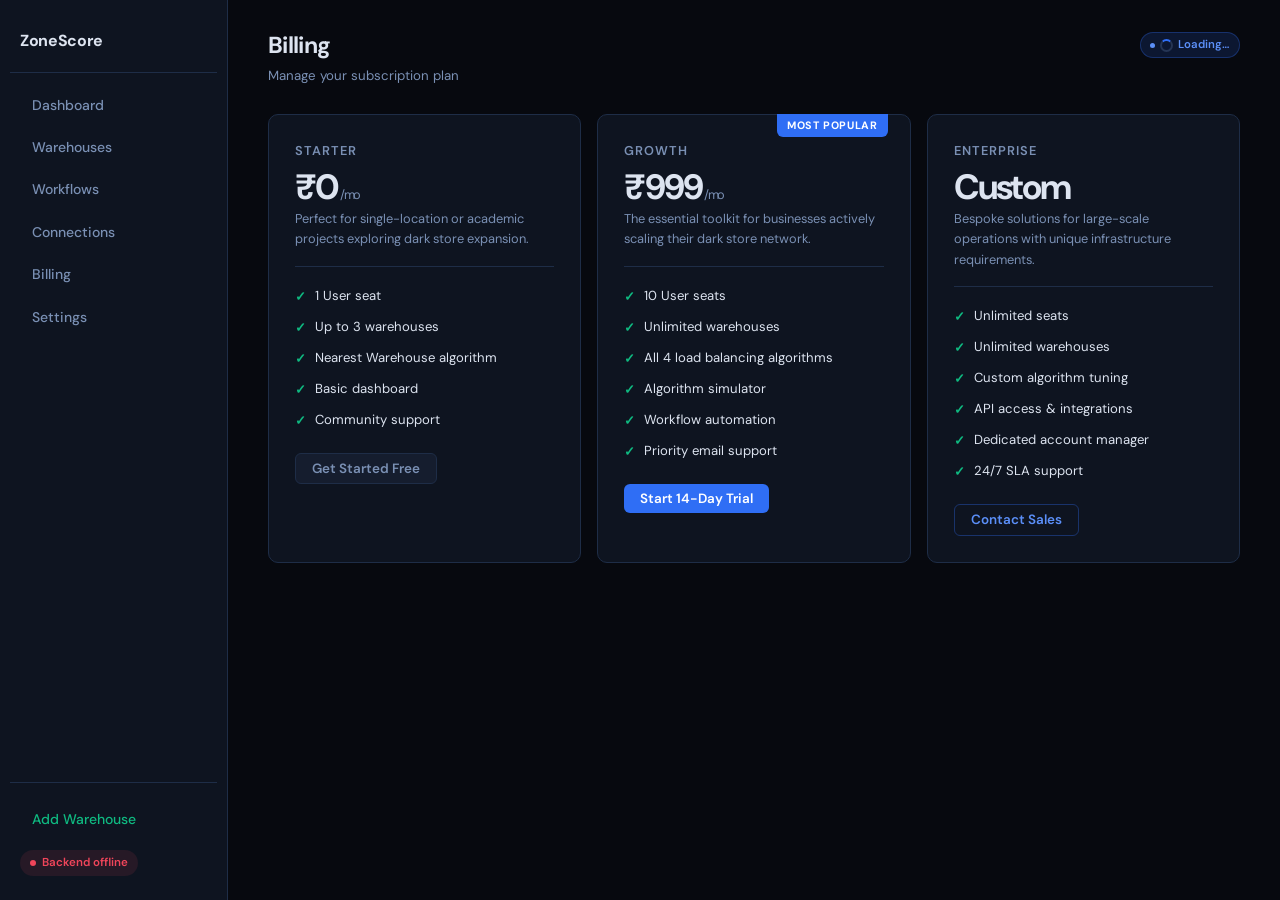
==== billing/index.html @ 92be4d2d "replace old repo with new files" ====
<!DOCTYPE html>
<html lang="en">
<head>
  <meta charset="utf-8"/>
  <meta name="viewport" content="width=device-width,initial-scale=1"/>
  <title>Billing — ZoneScore</title>
  <link rel="icon" href="/favicon.ico"/>
  <link rel="stylesheet" href="/styles.css"/>
  <script src="https://unpkg.com/feather-icons"></script>
</head>
<body>
<div class="layout">

  <main class="main">
    <div class="page-header">
      <div class="page-header-left">
        <div class="page-title">Billing</div>
        <div class="page-sub">Manage your subscription plan</div>
      </div>
      <div class="page-actions">
        <div id="currentPlanBadge" class="badge current-plan">
          <span class="spinner"></span> Loading…
        </div>
      </div>
    </div>

    <!-- Current billing info -->
    <div class="billing-info" id="billingInfo" style="display:none">
      <div class="billing-row">
        <span class="billing-row-label">Current Plan</span>
        <span class="billing-row-value" id="biPlan">—</span>
      </div>
      <div class="billing-row">
        <span class="billing-row-label">Status</span>
        <span id="biStatus">—</span>
      </div>
      <div class="billing-row">
        <span class="billing-row-label">Monthly Amount</span>
        <span class="billing-row-value invoice-amount" id="biAmount">—</span>
      </div>
      <div class="billing-row">
        <span class="billing-row-label">Current Period</span>
        <span class="billing-row-value" id="biPeriod">—</span>
      </div>
    </div>

    <!-- Plan cards -->
    <div class="plan-grid">

      <div class="plan-card" id="planStarter">
        <div class="plan-name">Starter</div>
        <div class="plan-price">₹0<span class="plan-price-sub">/mo</span></div>
        <div class="plan-desc">Perfect for single-location or academic projects exploring dark store expansion.</div>
        <ul class="plan-features">
          <li><span class="plan-check">✓</span> 1 User seat</li>
          <li><span class="plan-check">✓</span> Up to 3 warehouses</li>
          <li><span class="plan-check">✓</span> Nearest Warehouse algorithm</li>
          <li><span class="plan-check">✓</span> Basic dashboard</li>
          <li><span class="plan-check">✓</span> Community support</li>
        </ul>
        <button class="btn btn-ghost" id="btnStarter" onclick="upgradePlan('starter')">
          Get Started Free
        </button>
      </div>

      <div class="plan-card" id="planGrowth">
        <div class="plan-ribbon">Most Popular</div>
        <div class="plan-name">Growth</div>
        <div class="plan-price">₹999<span class="plan-price-sub">/mo</span></div>
        <div class="plan-desc">The essential toolkit for businesses actively scaling their dark store network.</div>
        <ul class="plan-features">
          <li><span class="plan-check">✓</span> 10 User seats</li>
          <li><span class="plan-check">✓</span> Unlimited warehouses</li>
          <li><span class="plan-check">✓</span> All 4 load balancing algorithms</li>
          <li><span class="plan-check">✓</span> Algorithm simulator</li>
          <li><span class="plan-check">✓</span> Workflow automation</li>
          <li><span class="plan-check">✓</span> Priority email support</li>
        </ul>
        <button class="btn btn-primary" id="btnGrowth" onclick="upgradePlan('growth')">
          Start 14-Day Trial
        </button>
      </div>

      <div class="plan-card" id="planEnterprise">
        <div class="plan-name">Enterprise</div>
        <div class="plan-price">Custom<span class="plan-price-sub"></span></div>
        <div class="plan-desc">Bespoke solutions for large-scale operations with unique infrastructure requirements.</div>
        <ul class="plan-features">
          <li><span class="plan-check">✓</span> Unlimited seats</li>
          <li><span class="plan-check">✓</span> Unlimited warehouses</li>
          <li><span class="plan-check">✓</span> Custom algorithm tuning</li>
          <li><span class="plan-check">✓</span> API access &amp; integrations</li>
          <li><span class="plan-check">✓</span> Dedicated account manager</li>
          <li><span class="plan-check">✓</span> 24/7 SLA support</li>
        </ul>
        <button class="btn btn-outline" id="btnEnterprise" onclick="upgradePlan('enterprise')">
          Contact Sales
        </button>
      </div>

    </div>

    <div id="pageAlert" class="alert"></div>
  </main>
</div>

<script src="/api.js"></script>
<script src="/sidebar.js"></script>
<script src="/js/billing.js"></script>
</body>
</html>
---- styles.css ----
/* ============================================================
   styles.css  —  ZoneScore Complete Stylesheet
   One file used by every page in the project.
   Sections:
     1. Fonts & Variables
     2. Reset
     3. Layout (sidebar, main)
     4. Page header
     5. KPI Cards
     6. Tables
     7. Badges
     8. Load bar
     9. Buttons
    10. Forms
    11. Modals
    12. Alerts
    13. Spinner / loader
    14. Dashboard — Simulator
    15. Warehouses page
    16. Billing page — Plan cards
    17. Settings page
    18. Connections page
    19. Database / Add-warehouse form page
    20. Utilities & Scrollbar
   ============================================================ */

/* ── 1. Fonts & Variables ─────────────────────────────────── */
@import url('https://fonts.googleapis.com/css2?family=DM+Sans:ital,wght@0,300;0,400;0,500;0,600;0,700;1,400&family=DM+Mono:wght@400;500&display=swap');

:root {
  /* Backgrounds */
  --bg:          #07090f;
  --surface:     #0e1420;
  --surface2:    #151d2e;
  --surface3:    #1c2640;

  /* Borders */
  --border:      #1e2d47;
  --border2:     #253554;

  /* Text */
  --text:        #dde4f0;
  --text2:       #7a90b4;
  --text3:       #3d5070;

  /* Accent */
  --accent:      #2f6ef5;
  --accent2:     #5b8ff8;
  --accent-glow: rgba(47, 110, 245, 0.15);

  /* Status colours */
  --green:       #0fba81;
  --green-bg:    rgba(15, 186, 129, 0.10);
  --green-bd:    rgba(15, 186, 129, 0.25);

  --yellow:      #f5a623;
  --yellow-bg:   rgba(245, 166,  35, 0.10);
  --yellow-bd:   rgba(245, 166,  35, 0.25);

  --red:         #f0455a;
  --red-bg:      rgba(240,  69,  90, 0.10);
  --red-bd:      rgba(240,  69,  90, 0.25);

  --purple:      #9b72f5;
  --purple-bg:   rgba(155, 114, 245, 0.10);
  --purple-bd:   rgba(155, 114, 245, 0.25);

  --orange:      #f97316;

  /* Layout */
  --sidebar-w:   228px;
  --radius:      10px;
  --radius-sm:   6px;
  --radius-lg:   14px;

  /* Shadow */
  --shadow:      0 2px 12px rgba(0, 0, 0, 0.40);
  --shadow-lg:   0 8px 32px rgba(0, 0, 0, 0.55);
}

/* ── 2. Reset ─────────────────────────────────────────────── */
*, *::before, *::after { box-sizing: border-box; margin: 0; padding: 0; }
html  { scroll-behavior: smooth; }
body  {
  background: var(--bg);
  color:      var(--text);
  font-family:'DM Sans', sans-serif;
  font-size:  14px;
  line-height:1.6;
  min-height: 100vh;
  -webkit-font-smoothing: antialiased;
}
a   { color: inherit; text-decoration: none; }
img { display: block; max-width: 100%; }
input, select, button, textarea { font-family: inherit; }

/* ── 3. Layout ────────────────────────────────────────────── */
.layout {
  display:    flex;
  min-height: 100vh;
}

/* Sidebar */
.sidebar {
  width:      var(--sidebar-w);
  background: var(--surface);
  border-right: 1px solid var(--border);
  padding:    18px 10px 24px;
  position:   fixed;
  top: 0; left: 0; bottom: 0;
  display:        flex;
  flex-direction: column;
  gap:        2px;
  overflow-y: auto;
  z-index:    100;
}

.sidebar-logo {
  display:     flex;
  align-items: center;
  gap:         10px;
  padding:     10px 10px 18px;
  border-bottom: 1px solid var(--border);
  margin-bottom: 10px;
}
.sidebar-logo img  { width: 28px; height: 28px; border-radius: 6px; flex-shrink: 0; }
.sidebar-logo span { font-size: 1rem; font-weight: 700; color: var(--text); letter-spacing: -0.02em; }

.nav-link {
  display:     flex;
  align-items: center;
  gap:         10px;
  padding:     9px 12px;
  border-radius: var(--radius-sm);
  color:       var(--text2);
  font-size:   0.875rem;
  font-weight: 500;
  transition:  background 0.15s, color 0.15s;
  position:    relative;
}
.nav-link:hover        { background: var(--surface2); color: var(--text); }
.nav-link.active       { background: var(--accent-glow); color: var(--accent2); }
.nav-link.active::before {
  content:''; position: absolute; left: 0; top: 20%; bottom: 20%;
  width: 3px; background: var(--accent); border-radius: 0 3px 3px 0;
}
.nav-link svg { width: 15px; height: 15px; flex-shrink: 0; opacity: 0.8; }
.nav-link.active svg { opacity: 1; }

.sidebar-bottom {
  margin-top:    auto;
  padding-top:   16px;
  border-top:    1px solid var(--border);
  display:       flex;
  flex-direction:column;
  gap:           6px;
}

/* Health pill */
.health-pill {
  display:     inline-flex;
  align-items: center;
  gap:         6px;
  padding:     4px 10px;
  border-radius: 20px;
  font-size:   0.72rem;
  font-weight: 600;
  margin:      4px 10px 0;
  width:       fit-content;
}
.health-pill.online   { background: var(--green-bg);  color: var(--green);  }
.health-pill.offline  { background: var(--red-bg);    color: var(--red);    }
.health-pill.checking { background: var(--yellow-bg); color: var(--yellow); }
.health-dot {
  width: 6px; height: 6px; border-radius: 50%;
  background: currentColor;
  animation: pulse 2s infinite;
}
@keyframes pulse { 0%,100%{opacity:1} 50%{opacity:.4} }

/* Main area */
.main {
  margin-left: var(--sidebar-w);
  padding:     32px 40px;
  flex:        1;
  min-width:   0;
}

/* ── 4. Page header ───────────────────────────────────────── */
.page-header {
  display:         flex;
  align-items:     flex-start;
  justify-content: space-between;
  gap:             16px;
  margin-bottom:   28px;
  flex-wrap:       wrap;
}
.page-title { font-size: 1.45rem; font-weight: 700; letter-spacing: -0.03em; line-height: 1.2; }
.page-sub   { color: var(--text2); font-size: 0.83rem; margin-top: 5px; }
.page-actions { display: flex; align-items: center; gap: 10px; flex-shrink: 0; }

/* ── 5. KPI Cards ─────────────────────────────────────────── */
.kpi-grid {
  display: grid;
  grid-template-columns: repeat(auto-fit, minmax(190px, 1fr));
  gap:           14px;
  margin-bottom: 28px;
}
.kpi-card {
  background:  var(--surface);
  border:      1px solid var(--border);
  border-radius: var(--radius);
  padding:     20px 22px;
  transition:  border-color 0.2s;
}
.kpi-card:hover { border-color: var(--border2); }
.kpi-label {
  display:    flex;
  align-items:center;
  gap:        7px;
  font-size:  0.74rem;
  font-weight:600;
  color:      var(--text2);
  text-transform: uppercase;
  letter-spacing: 0.06em;
  margin-bottom: 10px;
}
.kpi-label svg { width: 13px; height: 13px; }
.kpi-value { font-size: 2.1rem; font-weight: 700; letter-spacing: -0.04em; line-height: 1; }
.kpi-sub   { font-size: 0.74rem; color: var(--text2); margin-top: 7px; }

.kpi-card.blue   .kpi-value { color: var(--accent2); }
.kpi-card.green  .kpi-value { color: var(--green);   }
.kpi-card.yellow .kpi-value { color: var(--yellow);  }
.kpi-card.red    .kpi-value { color: var(--red);     }
.kpi-card.purple .kpi-value { color: var(--purple);  }

/* Generic card */
.card {
  background:    var(--surface);
  border:        1px solid var(--border);
  border-radius: var(--radius);
  padding:       22px;
}
.card-title {
  font-size:   0.78rem; font-weight: 600; color: var(--text2);
  text-transform: uppercase; letter-spacing: 0.07em; margin-bottom: 14px;
}

/* ── 6. Tables ────────────────────────────────────────────── */
.table-wrap {
  background:    var(--surface);
  border:        1px solid var(--border);
  border-radius: var(--radius);
  overflow:      hidden;
  margin-bottom: 24px;
}
.table-header {
  display:         flex;
  align-items:     center;
  justify-content: space-between;
  gap:             12px;
  padding:         14px 20px;
  border-bottom:   1px solid var(--border);
  flex-wrap:       wrap;
}
.table-title   { font-weight: 600; font-size: 0.9rem; color: var(--text); }
.table-actions { display: flex; align-items: center; gap: 8px; flex-wrap: wrap; }

table { width: 100%; border-collapse: collapse; }
th {
  background:  var(--surface2);
  color:       var(--text2);
  font-size:   0.70rem; font-weight: 600;
  padding:     10px 18px;
  text-align:  left;
  text-transform: uppercase; letter-spacing: 0.07em;
  border-bottom: 1px solid var(--border);
  white-space: nowrap;
}
td {
  padding:       13px 18px;
  border-bottom: 1px solid var(--border);
  font-size:     0.86rem;
  vertical-align:middle;
}
tr:last-child td { border-bottom: none; }
tr:hover td      { background: var(--surface2); }
.table-empty { text-align: center; color: var(--text2); padding: 48px 16px !important; font-size: 0.85rem; }

/* ── 7. Badges ────────────────────────────────────────────── */
.badge {
  display:     inline-flex;
  align-items: center;
  gap:         5px;
  padding:     3px 9px;
  border-radius: 20px;
  font-size:   0.71rem; font-weight: 600;
  white-space: nowrap;
  border:      1px solid transparent;
}
.badge::before {
  content:''; width: 5px; height: 5px;
  border-radius: 50%; background: currentColor; flex-shrink: 0;
}
/* Warehouse */
.badge.active      { background: var(--green-bg);   color: var(--green);   border-color: var(--green-bd); }
.badge.inactive    { background: var(--surface3);   color: var(--text2);   border-color: var(--border2);  }
.badge.maintenance { background: var(--yellow-bg);  color: var(--yellow);  border-color: var(--yellow-bd);}
/* Order */
.badge.pending     { background: var(--accent-glow);color: var(--accent2); border-color: rgba(47,110,245,.25); }
.badge.processing  { background: var(--yellow-bg);  color: var(--yellow);  border-color: var(--yellow-bd);}
.badge.dispatched  { background: var(--purple-bg);  color: var(--purple);  border-color: var(--purple-bd);}
.badge.delivered   { background: var(--green-bg);   color: var(--green);   border-color: var(--green-bd); }
.badge.cancelled   { background: var(--red-bg);     color: var(--red);     border-color: var(--red-bd);   }
/* Workflow */
.badge.enabled  { background: var(--green-bg);  color: var(--green);  border-color: var(--green-bd);  }
.badge.disabled { background: var(--surface3);  color: var(--text2);  border-color: var(--border2);   }
/* Billing */
.badge.current-plan { background: var(--accent-glow); color: var(--accent2); border-color: rgba(47,110,245,.3); }

/* ── 8. Load bar ──────────────────────────────────────────── */
.load-wrap { display: flex; align-items: center; gap: 9px; }
.load-bg {
  width: 80px; height: 5px;
  background: var(--surface3); border-radius: 3px; overflow: hidden; flex-shrink: 0;
}
.load-fill { height: 100%; border-radius: 3px; transition: width 0.4s ease; }
.load-fill.low      { background: var(--green);  }
.load-fill.medium   { background: var(--yellow); }
.load-fill.high     { background: var(--orange); }
.load-fill.critical { background: var(--red);    }
.load-pct { font-family: 'DM Mono', monospace; font-size: 0.74rem; color: var(--text2); min-width: 36px; }

/* ── 9. Buttons ───────────────────────────────────────────── */
.btn {
  display:         inline-flex;
  align-items:     center;
  justify-content: center;
  gap:             7px;
  padding:         8px 16px;
  border:          none;
  border-radius:   var(--radius-sm);
  font-size:       0.84rem; font-weight: 600;
  cursor:          pointer;
  transition:      all 0.15s;
  white-space:     nowrap;
  line-height:     1;
}
.btn:disabled { opacity: .45; cursor: not-allowed; pointer-events: none; }
.btn svg      { width: 14px; height: 14px; flex-shrink: 0; }

.btn-primary { background: var(--accent); color: #fff; }
.btn-primary:hover:not(:disabled) { background: #3d7af6; }

.btn-success { background: var(--green-bg);  color: var(--green); border: 1px solid var(--green-bd); }
.btn-success:hover:not(:disabled) { background: rgba(15,186,129,.18); }

.btn-danger  { background: var(--red-bg);    color: var(--red);   border: 1px solid var(--red-bd);   }
.btn-danger:hover:not(:disabled)  { background: rgba(240,69,90,.18); }

.btn-ghost   { background: var(--surface2);  color: var(--text2); border: 1px solid var(--border);   }
.btn-ghost:hover:not(:disabled)   { background: var(--surface3); color: var(--text); }

.btn-outline { background: transparent; color: var(--accent2); border: 1px solid rgba(47,110,245,.35); }
.btn-outline:hover:not(:disabled) { background: var(--accent-glow); }

.btn-sm { padding: 5px 10px; font-size: 0.78rem; }
.btn-lg { padding: 11px 22px; font-size: 0.92rem; }

/* ── 10. Forms ────────────────────────────────────────────── */
.form-grid  { display: grid; gap: 16px; }
.form-row   { display: grid; grid-template-columns: 1fr 1fr; gap: 16px; }
.form-row-3 { display: grid; grid-template-columns: 1fr 1fr 1fr; gap: 16px; }
.form-group { display: flex; flex-direction: column; gap: 6px; }
.form-label { font-size: 0.76rem; font-weight: 600; color: var(--text2); letter-spacing: 0.02em; }
.form-required { color: var(--red); margin-left: 2px; }
.form-hint  { font-size: 0.74rem; color: var(--text3); }

.form-input,
.form-select,
.form-textarea {
  background:    var(--surface2);
  border:        1px solid var(--border2);
  border-radius: var(--radius-sm);
  color:         var(--text);
  font-size:     0.88rem;
  padding:       9px 12px;
  width:         100%;
  transition:    border-color 0.15s, box-shadow 0.15s;
  appearance:    none;
}
.form-input:focus,
.form-select:focus,
.form-textarea:focus {
  outline: none;
  border-color: var(--accent);
  box-shadow:   0 0 0 3px var(--accent-glow);
}
.form-input::placeholder { color: var(--text3); }

.form-select {
  background-image:    url("data:image/svg+xml,%3Csvg xmlns='http://www.w3.org/2000/svg' width='12' height='12' viewBox='0 0 24 24' fill='none' stroke='%237a90b4' stroke-width='2'%3E%3Cpolyline points='6 9 12 15 18 9'/%3E%3C/svg%3E");
  background-repeat:   no-repeat;
  background-position: right 10px center;
  padding-right:       30px;
}
.form-select option  { background: var(--surface2); }
.form-textarea       { resize: vertical; min-height: 90px; }

/* ── 11. Modals ───────────────────────────────────────────── */
.modal-backdrop {
  position:   fixed; inset: 0;
  background: rgba(7,9,15,.75);
  display:    none;
  align-items:center; justify-content:center;
  z-index:    1000;
  padding:    20px;
  backdrop-filter: blur(4px);
}
.modal-backdrop.show { display: flex; }

.modal {
  background:    var(--surface);
  border:        1px solid var(--border2);
  border-radius: var(--radius-lg);
  padding:       28px;
  width:         100%; max-width: 520px;
  max-height:    90vh; overflow-y: auto;
  box-shadow:    var(--shadow-lg);
  animation:     modalIn 0.18s ease;
}
@keyframes modalIn {
  from { opacity:0; transform: scale(.96) translateY(8px); }
  to   { opacity:1; transform: scale(1)   translateY(0);   }
}
.modal-header {
  display:         flex;
  align-items:     center;
  justify-content: space-between;
  margin-bottom:   22px;
}
.modal-title { font-size: 1.05rem; font-weight: 700; letter-spacing: -0.02em; }
.modal-close {
  background: var(--surface2); border: 1px solid var(--border);
  border-radius: var(--radius-sm);
  color: var(--text2); cursor: pointer;
  width: 28px; height: 28px;
  display: flex; align-items: center; justify-content: center;
  font-size: 0.85rem; transition: all 0.15s;
}
.modal-close:hover { background: var(--surface3); color: var(--text); }
.modal-footer {
  display: flex; gap: 10px; justify-content: flex-end;
  margin-top: 22px; padding-top: 18px; border-top: 1px solid var(--border);
}

/* ── 12. Alerts ───────────────────────────────────────────── */
.alert {
  display: none;
  align-items: center; gap: 8px;
  padding:       12px 16px;
  border-radius: var(--radius-sm);
  font-size:     0.85rem; font-weight: 500;
  margin-top:    14px;
  border:        1px solid transparent;
}
.alert.show    { display: flex; }
.alert.success { background: var(--green-bg);    color: var(--green);   border-color: var(--green-bd);  }
.alert.error   { background: var(--red-bg);      color: var(--red);     border-color: var(--red-bd);    }
.alert.info    { background: var(--accent-glow); color: var(--accent2); border-color: rgba(47,110,245,.25); }
.alert.warning { background: var(--yellow-bg);   color: var(--yellow);  border-color: var(--yellow-bd); }

/* ── 13. Spinner ──────────────────────────────────────────── */
.spinner {
  display:       inline-block;
  width: 13px;   height: 13px;
  border:        2px solid var(--border2);
  border-top-color: var(--accent);
  border-radius: 50%;
  animation:     spin 0.6s linear infinite;
  vertical-align:middle;
}
@keyframes spin { to { transform: rotate(360deg); } }

/* code */
code {
  background:    var(--surface3);
  padding:       2px 7px; border-radius: 4px;
  font-family:  'DM Mono', monospace; font-size: 0.78rem;
  color:         var(--accent2);
}
.mono { font-family: 'DM Mono', monospace; font-size: 0.82em; }

/* divider */
.divider { height: 1px; background: var(--border); margin: 20px 0; }

/* ── 14. Dashboard — Simulator ────────────────────────────── */
.sim-box { background: var(--surface); border: 1px solid var(--border); border-radius: var(--radius); margin-bottom: 24px; overflow: hidden; }
.sim-box-header { display: flex; align-items: center; justify-content: space-between; padding: 14px 20px; border-bottom: 1px solid var(--border); flex-wrap: wrap; gap: 8px; }
.sim-box-body   { padding: 20px; }
.sim-inputs     { display: flex; gap: 12px; align-items: flex-end; flex-wrap: wrap; }
.sim-input-group { display: flex; flex-direction: column; gap: 5px; }
.sim-input-group label { font-size: 0.74rem; font-weight: 600; color: var(--text2); text-transform: uppercase; letter-spacing: 0.05em; }
.sim-input-group .form-input { width: 160px; }

.algo-grid { display: grid; grid-template-columns: repeat(auto-fit, minmax(200px,1fr)); gap: 12px; margin-top: 18px; }
.algo-card { background: var(--surface2); border: 1px solid var(--border); border-radius: var(--radius-sm); padding: 16px; transition: border-color .15s; }
.algo-card:hover { border-color: var(--border2); }
.algo-tag  { font-size: 0.69rem; font-weight: 700; color: var(--text2); text-transform: uppercase; letter-spacing: 0.07em; margin-bottom: 8px; }
.algo-wh-name { font-weight: 600; font-size: 0.9rem; color: var(--text); margin-bottom: 4px; white-space: nowrap; overflow: hidden; text-overflow: ellipsis; }
.algo-detail { font-size: 0.75rem; color: var(--accent2); }
.algo-unavailable { font-size: 0.82rem; color: var(--red); }

/* ── 15. Warehouses page ──────────────────────────────────── */
.wh-name-cell { font-weight: 600; }
.wh-coords    { font-family: 'DM Mono', monospace; font-size: 0.75rem; color: var(--text2); }
.filter-bar   { display: flex; align-items: center; gap: 10px; }
.filter-bar .form-select { width: 145px; padding: 6px 30px 6px 10px; font-size: 0.82rem; }
.action-btns  { display: flex; align-items: center; gap: 6px; }
.cap-indicator{ display: flex; align-items: center; gap: 8px; white-space: nowrap; }
.cap-text     { font-family: 'DM Mono', monospace; font-size: 0.76rem; color: var(--text2); }

/* ── 16. Billing — Plan cards ─────────────────────────────── */
.plan-grid { display: grid; grid-template-columns: repeat(auto-fit, minmax(230px,1fr)); gap: 16px; margin-bottom: 28px; }

.plan-card {
  background: var(--surface); border: 1px solid var(--border);
  border-radius: var(--radius); padding: 26px; position: relative;
  transition: border-color .2s, box-shadow .2s;
}
.plan-card:hover   { border-color: var(--border2); }
.plan-card.current { border-color: var(--accent); box-shadow: 0 0 0 1px var(--accent); }

.plan-ribbon {
  position: absolute; top: -1px; right: 22px;
  background: var(--accent); color: #fff;
  font-size: 0.67rem; font-weight: 700; letter-spacing: 0.06em; text-transform: uppercase;
  padding: 3px 10px; border-radius: 0 0 6px 6px;
}
.plan-name  { font-size: 0.8rem; font-weight: 600; color: var(--text2); text-transform: uppercase; letter-spacing: 0.08em; margin-bottom: 8px; }
.plan-price { font-size: 2.2rem; font-weight: 700; letter-spacing: -0.05em; line-height: 1; margin-bottom: 4px; }
.plan-price-sub { font-size: 0.8rem; font-weight: 400; color: var(--text2); margin-left: 2px; }
.plan-desc  { font-size: 0.8rem; color: var(--text2); margin-bottom: 18px; padding-bottom: 16px; border-bottom: 1px solid var(--border); min-height: 50px; }
.plan-features { list-style: none; display: flex; flex-direction: column; gap: 9px; margin-bottom: 22px; }
.plan-features li { display: flex; align-items: flex-start; gap: 9px; font-size: 0.82rem; }
.plan-check { color: var(--green); font-weight: 700; flex-shrink: 0; margin-top: 1px; }

.billing-info { background: var(--surface); border: 1px solid var(--border); border-radius: var(--radius); padding: 22px; margin-bottom: 24px; }
.billing-row  { display: flex; align-items: center; justify-content: space-between; padding: 11px 0; border-bottom: 1px solid var(--border); font-size: 0.86rem; }
.billing-row:last-child { border-bottom: none; }
.billing-row-label { color: var(--text2); }
.billing-row-value { font-weight: 600; }
.invoice-amount    { font-family: 'DM Mono', monospace; font-weight: 500; }

/* ── 17. Settings page ────────────────────────────────────── */
.settings-layout { display: grid; grid-template-columns: 200px 1fr; gap: 24px; align-items: start; }
.settings-tabs   { background: var(--surface); border: 1px solid var(--border); border-radius: var(--radius); overflow: hidden; position: sticky; top: 24px; }
.settings-tab    {
  display: flex; align-items: center; gap: 9px;
  padding: 11px 16px; font-size: 0.85rem; font-weight: 500; color: var(--text2);
  cursor: pointer; transition: all .15s;
  border-left: 3px solid transparent;
  background: none; border-top: none; border-right: none;
  border-bottom: 1px solid var(--border); width: 100%; text-align: left;
}
.settings-tab:last-child { border-bottom: none; }
.settings-tab:hover  { background: var(--surface2); color: var(--text); }
.settings-tab.active { border-left-color: var(--accent); color: var(--accent2); background: var(--accent-glow); }
.settings-tab svg    { width: 14px; height: 14px; flex-shrink: 0; }

.settings-panel         { display: none; }
.settings-panel.active  { display: block; }
.settings-section       { background: var(--surface); border: 1px solid var(--border); border-radius: var(--radius); padding: 24px; margin-bottom: 20px; }
.settings-section-title { font-size: 0.95rem; font-weight: 700; margin-bottom: 6px; }
.settings-section-desc  { font-size: 0.81rem; color: var(--text2); margin-bottom: 20px; padding-bottom: 16px; border-bottom: 1px solid var(--border); }
.danger-zone            { border-color: var(--red-bd); }
.danger-zone .settings-section-title { color: var(--red); }

.toggle-row       { display: flex; align-items: center; justify-content: space-between; padding: 13px 0; border-bottom: 1px solid var(--border); }
.toggle-row:last-child { border-bottom: none; }
.toggle-row-label { font-size: 0.87rem; font-weight: 600; margin-bottom: 3px; }
.toggle-row-desc  { font-size: 0.77rem; color: var(--text2); }

.toggle               { position: relative; width: 42px; height: 24px; flex-shrink: 0; }
.toggle input         { opacity: 0; width: 0; height: 0; }
.toggle-slider        { position: absolute; inset: 0; background: var(--surface3); border-radius: 12px; cursor: pointer; transition: background .2s; border: 1px solid var(--border2); }
.toggle-slider::before {
  content:''; position: absolute; width: 16px; height: 16px;
  left: 3px; top: 50%; transform: translateY(-50%);
  background: var(--text2); border-radius: 50%; transition: transform .2s, background .2s;
}
.toggle input:checked + .toggle-slider             { background: var(--accent); border-color: var(--accent); }
.toggle input:checked + .toggle-slider::before     { transform: translate(18px,-50%); background: #fff; }

/* ── 18. Connections page ─────────────────────────────────── */
.conn-grid  { display: grid; grid-template-columns: repeat(auto-fill, minmax(260px,1fr)); gap: 16px; margin-bottom: 28px; }
.conn-card  { background: var(--surface); border: 1px solid var(--border); border-radius: var(--radius); padding: 20px; display: flex; flex-direction: column; gap: 14px; transition: border-color .15s; }
.conn-card:hover  { border-color: var(--border2); }
.conn-card.dimmed { opacity: .55; }
.conn-header { display: flex; align-items: center; gap: 12px; }
.conn-icon   { width: 42px; height: 42px; border-radius: 10px; background: var(--surface2); display: flex; align-items: center; justify-content: center; font-size: 1.3rem; flex-shrink: 0; border: 1px solid var(--border); }
.conn-icon img { width: 24px; height: 24px; object-fit: contain; }
.conn-name   { font-weight: 600; font-size: 0.92rem; margin-bottom: 2px; }
.conn-type   { font-size: 0.75rem; color: var(--text2); }
.conn-desc   { font-size: 0.8rem; color: var(--text2); line-height: 1.5; flex: 1; }
.conn-footer { display: flex; align-items: center; justify-content: space-between; padding-top: 12px; border-top: 1px solid var(--border); }

/* ── 19. Database / Add-warehouse form page ───────────────── */
.form-page       { min-height: 100vh; display: flex; align-items: center; justify-content: center; padding: 40px 20px; background: var(--bg); }
.form-page-inner { width: 100%; max-width: 560px; }
.form-page-back  { display: inline-flex; align-items: center; gap: 6px; color: var(--accent2); font-size: 0.84rem; font-weight: 500; margin-bottom: 24px; transition: gap .15s; }
.form-page-back:hover { gap: 9px; }
.form-page-back svg   { width: 14px; height: 14px; }
.form-page-card  { background: var(--surface); border: 1px solid var(--border); border-radius: var(--radius-lg); padding: 36px; box-shadow: var(--shadow-lg); }
.form-page-title { font-size: 1.3rem; font-weight: 700; letter-spacing: -0.02em; margin-bottom: 6px; }
.form-page-sub   { font-size: 0.83rem; color: var(--text2); margin-bottom: 28px; padding-bottom: 22px; border-bottom: 1px solid var(--border); }
.form-submit-btn { width: 100%; padding: 12px; font-size: 0.9rem; margin-top: 6px; }
.page-health     { display: inline-flex; align-items: center; gap: 6px; font-size: 0.75rem; font-weight: 600; padding: 4px 11px; border-radius: 20px; margin-bottom: 20px; }
.page-health.online   { background: var(--green-bg);  color: var(--green);  }
.page-health.offline  { background: var(--red-bg);    color: var(--red);    }
.page-health.checking { background: var(--yellow-bg); color: var(--yellow); }
.page-health-dot { width: 6px; height: 6px; border-radius: 50%; background: currentColor; }

/* ── 20. Utilities & Scrollbar ────────────────────────────── */
::-webkit-scrollbar       { width: 5px; height: 5px; }
::-webkit-scrollbar-track { background: transparent; }
::-webkit-scrollbar-thumb { background: var(--border2); border-radius: 3px; }

@media (max-width: 768px) {
  .sidebar         { display: none; }
  .main            { margin-left: 0; padding: 20px 16px; }
  .form-row,
  .form-row-3      { grid-template-columns: 1fr; }
  .settings-layout { grid-template-columns: 1fr; }
  .settings-tabs   { display: flex; overflow-x: auto; position: static; }
  .settings-tab    { border-bottom: none; border-left: none; border-bottom: 3px solid transparent; white-space: nowrap; }
  .settings-tab.active { border-bottom-color: var(--accent); border-left: none; }
}
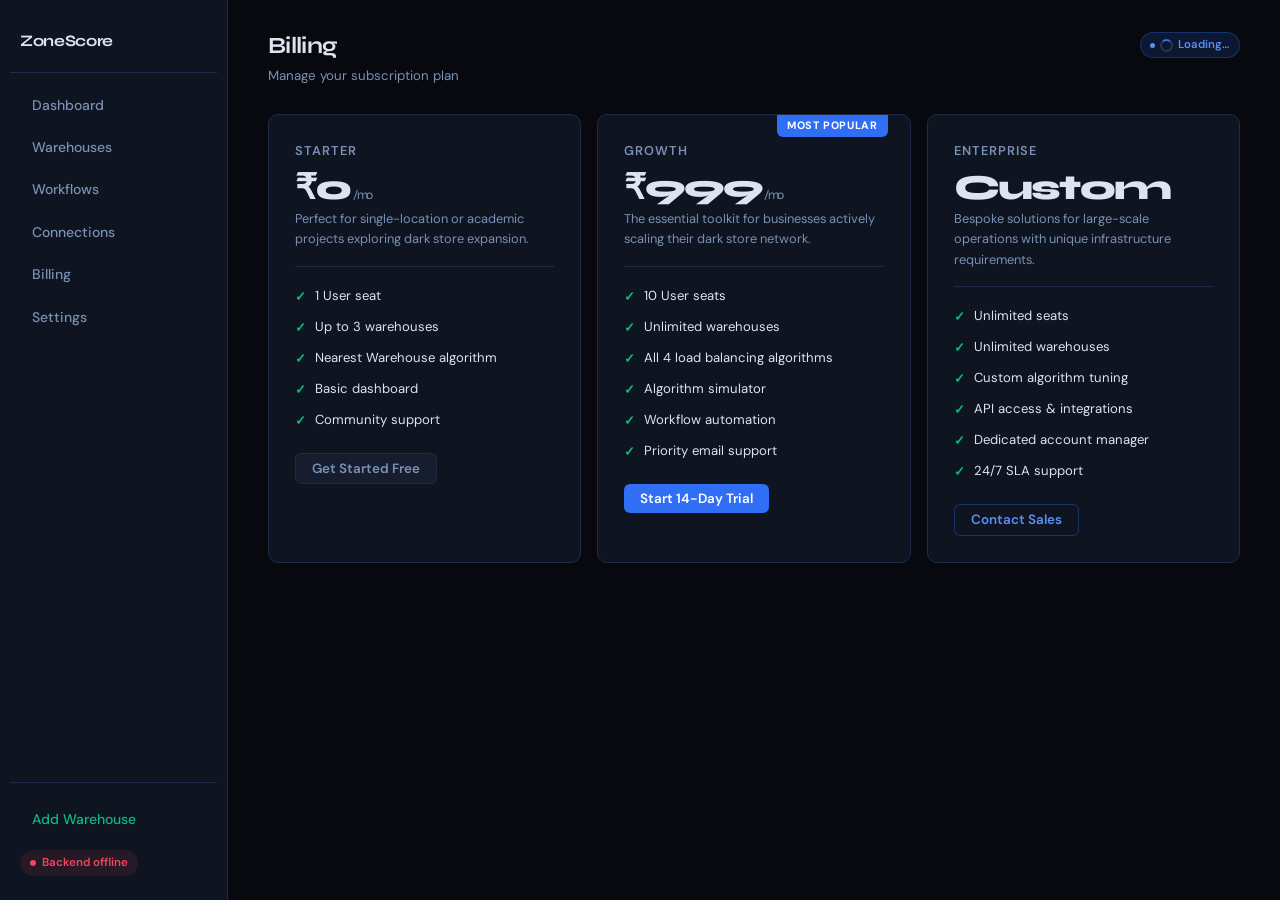
==== commit 380732f4: "Ui touches and database issue resolution" ====
--- a/billing/index.html
+++ b/billing/index.html
@@ -1,111 +1,147 @@
-<!DOCTYPE html>
+<!doctype html>
 <html lang="en">
-<head>
-  <meta charset="utf-8"/>
-  <meta name="viewport" content="width=device-width,initial-scale=1"/>
-  <title>Billing — ZoneScore</title>
-  <link rel="icon" href="/favicon.ico"/>
-  <link rel="stylesheet" href="/styles.css"/>
-  <script src="https://unpkg.com/feather-icons"></script>
-</head>
-<body>
-<div class="layout">
+  <head>
+    <meta charset="utf-8" />
+    <meta name="viewport" content="width=device-width,initial-scale=1" />
+    <title>Billing — ZoneScore</title>
+    <link rel="icon" href="/favicon.ico" />
+    <link rel="stylesheet" href="/styles.css" />
+    <script src="https://unpkg.com/feather-icons"></script>
+  </head>
+  <body>
+    <div class="layout">
+      <main class="main">
+        <div class="page-header">
+          <div class="page-header-left">
+            <div class="page-title">Billing</div>
+            <div class="page-sub">Manage your subscription plan</div>
+          </div>
+          <div class="page-actions">
+            <div id="currentPlanBadge" class="badge current-plan">
+              <span class="spinner"></span> Loading…
+            </div>
+          </div>
+        </div>
 
-  <main class="main">
-    <div class="page-header">
-      <div class="page-header-left">
-        <div class="page-title">Billing</div>
-        <div class="page-sub">Manage your subscription plan</div>
-      </div>
-      <div class="page-actions">
-        <div id="currentPlanBadge" class="badge current-plan">
-          <span class="spinner"></span> Loading…
+        <!-- Current billing info -->
+        <div class="billing-info" id="billingInfo" style="display: none">
+          <div class="billing-row">
+            <span class="billing-row-label">Current Plan</span>
+            <span class="billing-row-value" id="biPlan">—</span>
+          </div>
+          <div class="billing-row">
+            <span class="billing-row-label">Status</span>
+            <span id="biStatus">—</span>
+          </div>
+          <div class="billing-row">
+            <span class="billing-row-label">Monthly Amount</span>
+            <span class="billing-row-value invoice-amount" id="biAmount"
+              >—</span
+            >
+          </div>
+          <div class="billing-row">
+            <span class="billing-row-label">Current Period</span>
+            <span class="billing-row-value" id="biPeriod">—</span>
+          </div>
         </div>
-      </div>
+
+        <!-- Plan cards -->
+        <div class="plan-grid">
+          <div class="plan-card" id="planStarter">
+            <div class="plan-name">Starter</div>
+            <div class="plan-price">
+              ₹0<span class="plan-price-sub">/mo</span>
+            </div>
+            <div class="plan-desc">
+              Perfect for single-location or academic projects exploring dark
+              store expansion.
+            </div>
+            <ul class="plan-features">
+              <li><span class="plan-check">✓</span> 1 User seat</li>
+              <li><span class="plan-check">✓</span> Up to 3 warehouses</li>
+              <li>
+                <span class="plan-check">✓</span> Nearest Warehouse algorithm
+              </li>
+              <li><span class="plan-check">✓</span> Basic dashboard</li>
+              <li><span class="plan-check">✓</span> Community support</li>
+            </ul>
+            <button
+              class="btn btn-ghost"
+              id="btnStarter"
+              onclick="upgradePlan('starter')"
+            >
+              Get Started Free
+            </button>
+          </div>
+
+          <div class="plan-card" id="planGrowth">
+            <div class="plan-ribbon">Most Popular</div>
+            <div class="plan-name">Growth</div>
+            <div class="plan-price">
+              ₹999<span class="plan-price-sub">/mo</span>
+            </div>
+            <div class="plan-desc">
+              The essential toolkit for businesses actively scaling their dark
+              store network.
+            </div>
+            <ul class="plan-features">
+              <li><span class="plan-check">✓</span> 10 User seats</li>
+              <li><span class="plan-check">✓</span> Unlimited warehouses</li>
+              <li>
+                <span class="plan-check">✓</span> All 4 load balancing
+                algorithms
+              </li>
+              <li><span class="plan-check">✓</span> Algorithm simulator</li>
+              <li><span class="plan-check">✓</span> Workflow automation</li>
+              <li><span class="plan-check">✓</span> Priority email support</li>
+            </ul>
+            <button
+              class="btn btn-primary"
+              id="btnGrowth"
+              onclick="upgradePlan('growth')"
+            >
+              Start 14-Day Trial
+            </button>
+          </div>
+
+          <div class="plan-card" id="planEnterprise">
+            <div class="plan-name">Enterprise</div>
+            <div class="plan-price">
+              Custom<span class="plan-price-sub"></span>
+            </div>
+            <div class="plan-desc">
+              Bespoke solutions for large-scale operations with unique
+              infrastructure requirements.
+            </div>
+            <ul class="plan-features">
+              <li><span class="plan-check">✓</span> Unlimited seats</li>
+              <li><span class="plan-check">✓</span> Unlimited warehouses</li>
+              <li><span class="plan-check">✓</span> Custom algorithm tuning</li>
+              <li>
+                <span class="plan-check">✓</span> API access &amp; integrations
+              </li>
+              <li>
+                <span class="plan-check">✓</span> Dedicated account manager
+              </li>
+              <li><span class="plan-check">✓</span> 24/7 SLA support</li>
+            </ul>
+            <button
+              class="btn btn-outline"
+              id="btnEnterprise"
+              onclick="upgradePlan('enterprise')"
+            >
+              Contact Sales
+            </button>
+          </div>
+        </div>
+
+        <div id="pageAlert" class="alert"></div>
+      </main>
     </div>
 
-    <!-- Current billing info -->
-    <div class="billing-info" id="billingInfo" style="display:none">
-      <div class="billing-row">
-        <span class="billing-row-label">Current Plan</span>
-        <span class="billing-row-value" id="biPlan">—</span>
-      </div>
-      <div class="billing-row">
-        <span class="billing-row-label">Status</span>
-        <span id="biStatus">—</span>
-      </div>
-      <div class="billing-row">
-        <span class="billing-row-label">Monthly Amount</span>
-        <span class="billing-row-value invoice-amount" id="biAmount">—</span>
-      </div>
-      <div class="billing-row">
-        <span class="billing-row-label">Current Period</span>
-        <span class="billing-row-value" id="biPeriod">—</span>
-      </div>
-    </div>
-
-    <!-- Plan cards -->
-    <div class="plan-grid">
-
-      <div class="plan-card" id="planStarter">
-        <div class="plan-name">Starter</div>
-        <div class="plan-price">₹0<span class="plan-price-sub">/mo</span></div>
-        <div class="plan-desc">Perfect for single-location or academic projects exploring dark store expansion.</div>
-        <ul class="plan-features">
-          <li><span class="plan-check">✓</span> 1 User seat</li>
-          <li><span class="plan-check">✓</span> Up to 3 warehouses</li>
-          <li><span class="plan-check">✓</span> Nearest Warehouse algorithm</li>
-          <li><span class="plan-check">✓</span> Basic dashboard</li>
-          <li><span class="plan-check">✓</span> Community support</li>
-        </ul>
-        <button class="btn btn-ghost" id="btnStarter" onclick="upgradePlan('starter')">
-          Get Started Free
-        </button>
-      </div>
-
-      <div class="plan-card" id="planGrowth">
-        <div class="plan-ribbon">Most Popular</div>
-        <div class="plan-name">Growth</div>
-        <div class="plan-price">₹999<span class="plan-price-sub">/mo</span></div>
-        <div class="plan-desc">The essential toolkit for businesses actively scaling their dark store network.</div>
-        <ul class="plan-features">
-          <li><span class="plan-check">✓</span> 10 User seats</li>
-          <li><span class="plan-check">✓</span> Unlimited warehouses</li>
-          <li><span class="plan-check">✓</span> All 4 load balancing algorithms</li>
-          <li><span class="plan-check">✓</span> Algorithm simulator</li>
-          <li><span class="plan-check">✓</span> Workflow automation</li>
-          <li><span class="plan-check">✓</span> Priority email support</li>
-        </ul>
-        <button class="btn btn-primary" id="btnGrowth" onclick="upgradePlan('growth')">
-          Start 14-Day Trial
-        </button>
-      </div>
-
-      <div class="plan-card" id="planEnterprise">
-        <div class="plan-name">Enterprise</div>
-        <div class="plan-price">Custom<span class="plan-price-sub"></span></div>
-        <div class="plan-desc">Bespoke solutions for large-scale operations with unique infrastructure requirements.</div>
-        <ul class="plan-features">
-          <li><span class="plan-check">✓</span> Unlimited seats</li>
-          <li><span class="plan-check">✓</span> Unlimited warehouses</li>
-          <li><span class="plan-check">✓</span> Custom algorithm tuning</li>
-          <li><span class="plan-check">✓</span> API access &amp; integrations</li>
-          <li><span class="plan-check">✓</span> Dedicated account manager</li>
-          <li><span class="plan-check">✓</span> 24/7 SLA support</li>
-        </ul>
-        <button class="btn btn-outline" id="btnEnterprise" onclick="upgradePlan('enterprise')">
-          Contact Sales
-        </button>
-      </div>
-
-    </div>
-
-    <div id="pageAlert" class="alert"></div>
-  </main>
-</div>
-
-<script src="/api.js"></script>
-<script src="/sidebar.js"></script>
-<script src="/js/billing.js"></script>
-</body>
+    <script src="/api.js"></script>
+    <script src="/sidebar.js"></script>
+    <script src="/js/billing.js"></script>
+    <script src="/js/tilt.js"></script>
+  </body>
 </html>
--- a/styles.css
+++ b/styles.css
@@ -1,639 +1,1432 @@
 /* ============================================================
-   styles.css  —  ZoneScore Complete Stylesheet
-   One file used by every page in the project.
-   Sections:
-     1. Fonts & Variables
-     2. Reset
-     3. Layout (sidebar, main)
-     4. Page header
-     5. KPI Cards
-     6. Tables
-     7. Badges
-     8. Load bar
-     9. Buttons
-    10. Forms
-    11. Modals
-    12. Alerts
-    13. Spinner / loader
-    14. Dashboard — Simulator
-    15. Warehouses page
-    16. Billing page — Plan cards
-    17. Settings page
-    18. Connections page
-    19. Database / Add-warehouse form page
-    20. Utilities & Scrollbar
+   styles.css  —  ZoneScore Dashboard Stylesheet
+   One file used by all dashboard pages.
+   Includes 3D tilt card effects throughout.
    ============================================================ */
 
-/* ── 1. Fonts & Variables ─────────────────────────────────── */
-@import url('https://fonts.googleapis.com/css2?family=DM+Sans:ital,wght@0,300;0,400;0,500;0,600;0,700;1,400&family=DM+Mono:wght@400;500&display=swap');
-
+@import url("https://fonts.googleapis.com/css2?family=Syne:wght@400;600;700;800&family=DM+Sans:ital,wght@0,300;0,400;0,500;0,600;0,700;1,400&family=DM+Mono:wght@400;500&display=swap");
+
+/* ── 1. Variables ─────────────────────────────────── */
 :root {
-  /* Backgrounds */
-  --bg:          #07090f;
-  --surface:     #0e1420;
-  --surface2:    #151d2e;
-  --surface3:    #1c2640;
-
-  /* Borders */
-  --border:      #1e2d47;
-  --border2:     #253554;
-
-  /* Text */
-  --text:        #dde4f0;
-  --text2:       #7a90b4;
-  --text3:       #3d5070;
-
-  /* Accent */
-  --accent:      #2f6ef5;
-  --accent2:     #5b8ff8;
+  --bg: #07090f;
+  --surface: #0e1420;
+  --surface2: #151d2e;
+  --surface3: #1c2640;
+  --border: #1e2d47;
+  --border2: #253554;
+  --text: #dde4f0;
+  --text2: #7a90b4;
+  --text3: #3d5070;
+  --accent: #2f6ef5;
+  --accent2: #5b8ff8;
   --accent-glow: rgba(47, 110, 245, 0.15);
-
-  /* Status colours */
-  --green:       #0fba81;
-  --green-bg:    rgba(15, 186, 129, 0.10);
-  --green-bd:    rgba(15, 186, 129, 0.25);
-
-  --yellow:      #f5a623;
-  --yellow-bg:   rgba(245, 166,  35, 0.10);
-  --yellow-bd:   rgba(245, 166,  35, 0.25);
-
-  --red:         #f0455a;
-  --red-bg:      rgba(240,  69,  90, 0.10);
-  --red-bd:      rgba(240,  69,  90, 0.25);
-
-  --purple:      #9b72f5;
-  --purple-bg:   rgba(155, 114, 245, 0.10);
-  --purple-bd:   rgba(155, 114, 245, 0.25);
-
-  --orange:      #f97316;
-
-  /* Layout */
-  --sidebar-w:   228px;
-  --radius:      10px;
-  --radius-sm:   6px;
-  --radius-lg:   14px;
-
-  /* Shadow */
-  --shadow:      0 2px 12px rgba(0, 0, 0, 0.40);
-  --shadow-lg:   0 8px 32px rgba(0, 0, 0, 0.55);
-}
-
-/* ── 2. Reset ─────────────────────────────────────────────── */
-*, *::before, *::after { box-sizing: border-box; margin: 0; padding: 0; }
-html  { scroll-behavior: smooth; }
-body  {
+  --green: #0fba81;
+  --green-bg: rgba(15, 186, 129, 0.1);
+  --green-bd: rgba(15, 186, 129, 0.25);
+  --yellow: #f5a623;
+  --yellow-bg: rgba(245, 166, 35, 0.1);
+  --yellow-bd: rgba(245, 166, 35, 0.25);
+  --red: #f0455a;
+  --red-bg: rgba(240, 69, 90, 0.1);
+  --red-bd: rgba(240, 69, 90, 0.25);
+  --purple: #9b72f5;
+  --purple-bg: rgba(155, 114, 245, 0.1);
+  --purple-bd: rgba(155, 114, 245, 0.25);
+  --orange: #f97316;
+  --sidebar-w: 228px;
+  --radius: 10px;
+  --radius-sm: 6px;
+  --radius-lg: 14px;
+  --shadow: 0 2px 12px rgba(0, 0, 0, 0.4);
+  --shadow-lg: 0 8px 32px rgba(0, 0, 0, 0.55);
+  --font-head: "Syne", sans-serif;
+  --font-body: "DM Sans", sans-serif;
+  --font-mono: "DM Mono", monospace;
+}
+
+/* ── 2. Reset ─────────────────────────────────────── */
+*,
+*::before,
+*::after {
+  box-sizing: border-box;
+  margin: 0;
+  padding: 0;
+}
+html {
+  scroll-behavior: smooth;
+}
+body {
   background: var(--bg);
-  color:      var(--text);
-  font-family:'DM Sans', sans-serif;
-  font-size:  14px;
-  line-height:1.6;
+  color: var(--text);
+  font-family: var(--font-body);
+  font-size: 14px;
+  line-height: 1.6;
   min-height: 100vh;
   -webkit-font-smoothing: antialiased;
 }
-a   { color: inherit; text-decoration: none; }
-img { display: block; max-width: 100%; }
-input, select, button, textarea { font-family: inherit; }
-
-/* ── 3. Layout ────────────────────────────────────────────── */
+a {
+  color: inherit;
+  text-decoration: none;
+}
+img {
+  display: block;
+  max-width: 100%;
+}
+input,
+select,
+button,
+textarea {
+  font-family: inherit;
+}
+
+/* ── 3. 3D Tilt Card ──────────────────────────────── */
+/* Applied to .kpi-card, .table-wrap, .card via JS tilt.
+   Base styles enable transform-style. */
+.tilt-card {
+  transform-style: preserve-3d;
+  transform: perspective(900px);
+  transition:
+    transform 0.08s ease,
+    box-shadow 0.25s ease;
+  will-change: transform;
+}
+
+/* ── 4. Layout ────────────────────────────────────── */
 .layout {
-  display:    flex;
+  display: flex;
   min-height: 100vh;
 }
 
-/* Sidebar */
 .sidebar {
-  width:      var(--sidebar-w);
+  width: var(--sidebar-w);
   background: var(--surface);
   border-right: 1px solid var(--border);
-  padding:    18px 10px 24px;
-  position:   fixed;
-  top: 0; left: 0; bottom: 0;
-  display:        flex;
+  padding: 18px 10px 24px;
+  position: fixed;
+  top: 0;
+  left: 0;
+  bottom: 0;
+  display: flex;
   flex-direction: column;
-  gap:        2px;
+  gap: 2px;
   overflow-y: auto;
-  z-index:    100;
-}
-
+  z-index: 100;
+}
 .sidebar-logo {
-  display:     flex;
-  align-items: center;
-  gap:         10px;
-  padding:     10px 10px 18px;
+  display: flex;
+  align-items: center;
+  gap: 10px;
+  padding: 10px 10px 18px;
   border-bottom: 1px solid var(--border);
   margin-bottom: 10px;
 }
-.sidebar-logo img  { width: 28px; height: 28px; border-radius: 6px; flex-shrink: 0; }
-.sidebar-logo span { font-size: 1rem; font-weight: 700; color: var(--text); letter-spacing: -0.02em; }
+.sidebar-logo img {
+  width: 28px;
+  height: 28px;
+  border-radius: 6px;
+  flex-shrink: 0;
+}
+.sidebar-logo span {
+  font-family: var(--font-head);
+  font-size: 1rem;
+  font-weight: 700;
+  color: var(--text);
+  letter-spacing: -0.02em;
+}
 
 .nav-link {
-  display:     flex;
-  align-items: center;
-  gap:         10px;
-  padding:     9px 12px;
+  display: flex;
+  align-items: center;
+  gap: 10px;
+  padding: 9px 12px;
   border-radius: var(--radius-sm);
-  color:       var(--text2);
-  font-size:   0.875rem;
+  color: var(--text2);
+  font-size: 0.875rem;
   font-weight: 500;
-  transition:  background 0.15s, color 0.15s;
-  position:    relative;
-}
-.nav-link:hover        { background: var(--surface2); color: var(--text); }
-.nav-link.active       { background: var(--accent-glow); color: var(--accent2); }
+  transition:
+    background 0.15s,
+    color 0.15s;
+  position: relative;
+}
+.nav-link:hover {
+  background: var(--surface2);
+  color: var(--text);
+}
+.nav-link.active {
+  background: var(--accent-glow);
+  color: var(--accent2);
+}
 .nav-link.active::before {
-  content:''; position: absolute; left: 0; top: 20%; bottom: 20%;
-  width: 3px; background: var(--accent); border-radius: 0 3px 3px 0;
-}
-.nav-link svg { width: 15px; height: 15px; flex-shrink: 0; opacity: 0.8; }
-.nav-link.active svg { opacity: 1; }
+  content: "";
+  position: absolute;
+  left: 0;
+  top: 20%;
+  bottom: 20%;
+  width: 3px;
+  background: var(--accent);
+  border-radius: 0 3px 3px 0;
+}
+.nav-link svg {
+  width: 15px;
+  height: 15px;
+  flex-shrink: 0;
+  opacity: 0.8;
+}
+.nav-link.active svg {
+  opacity: 1;
+}
 
 .sidebar-bottom {
-  margin-top:    auto;
-  padding-top:   16px;
-  border-top:    1px solid var(--border);
-  display:       flex;
-  flex-direction:column;
-  gap:           6px;
-}
-
-/* Health pill */
+  margin-top: auto;
+  padding-top: 16px;
+  border-top: 1px solid var(--border);
+  display: flex;
+  flex-direction: column;
+  gap: 6px;
+}
 .health-pill {
-  display:     inline-flex;
-  align-items: center;
-  gap:         6px;
-  padding:     4px 10px;
+  display: inline-flex;
+  align-items: center;
+  gap: 6px;
+  padding: 4px 10px;
   border-radius: 20px;
-  font-size:   0.72rem;
+  font-size: 0.72rem;
   font-weight: 600;
-  margin:      4px 10px 0;
-  width:       fit-content;
-}
-.health-pill.online   { background: var(--green-bg);  color: var(--green);  }
-.health-pill.offline  { background: var(--red-bg);    color: var(--red);    }
-.health-pill.checking { background: var(--yellow-bg); color: var(--yellow); }
+  margin: 4px 10px 0;
+  width: fit-content;
+}
+.health-pill.online {
+  background: var(--green-bg);
+  color: var(--green);
+}
+.health-pill.offline {
+  background: var(--red-bg);
+  color: var(--red);
+}
+.health-pill.checking {
+  background: var(--yellow-bg);
+  color: var(--yellow);
+}
 .health-dot {
-  width: 6px; height: 6px; border-radius: 50%;
+  width: 6px;
+  height: 6px;
+  border-radius: 50%;
   background: currentColor;
   animation: pulse 2s infinite;
 }
-@keyframes pulse { 0%,100%{opacity:1} 50%{opacity:.4} }
-
-/* Main area */
+@keyframes pulse {
+  0%,
+  100% {
+    opacity: 1;
+  }
+  50% {
+    opacity: 0.4;
+  }
+}
+
 .main {
   margin-left: var(--sidebar-w);
-  padding:     32px 40px;
-  flex:        1;
-  min-width:   0;
-}
-
-/* ── 4. Page header ───────────────────────────────────────── */
+  padding: 32px 40px;
+  flex: 1;
+  min-width: 0;
+}
+
+/* ── 5. Page header ───────────────────────────────── */
 .page-header {
-  display:         flex;
-  align-items:     flex-start;
+  display: flex;
+  align-items: flex-start;
   justify-content: space-between;
-  gap:             16px;
-  margin-bottom:   28px;
-  flex-wrap:       wrap;
-}
-.page-title { font-size: 1.45rem; font-weight: 700; letter-spacing: -0.03em; line-height: 1.2; }
-.page-sub   { color: var(--text2); font-size: 0.83rem; margin-top: 5px; }
-.page-actions { display: flex; align-items: center; gap: 10px; flex-shrink: 0; }
-
-/* ── 5. KPI Cards ─────────────────────────────────────────── */
+  gap: 16px;
+  margin-bottom: 28px;
+  flex-wrap: wrap;
+}
+.page-title {
+  font-family: var(--font-head);
+  font-size: 1.45rem;
+  font-weight: 700;
+  letter-spacing: -0.03em;
+  line-height: 1.2;
+}
+.page-sub {
+  color: var(--text2);
+  font-size: 0.83rem;
+  margin-top: 5px;
+}
+.page-actions {
+  display: flex;
+  align-items: center;
+  gap: 10px;
+  flex-shrink: 0;
+}
+
+/* ── 6. KPI Cards ─────────────────────────────────── */
 .kpi-grid {
   display: grid;
   grid-template-columns: repeat(auto-fit, minmax(190px, 1fr));
-  gap:           14px;
+  gap: 14px;
   margin-bottom: 28px;
 }
 .kpi-card {
-  background:  var(--surface);
-  border:      1px solid var(--border);
+  background: var(--surface);
+  border: 1px solid var(--border);
   border-radius: var(--radius);
-  padding:     20px 22px;
-  transition:  border-color 0.2s;
-}
-.kpi-card:hover { border-color: var(--border2); }
+  padding: 20px 22px;
+  transition:
+    border-color 0.2s,
+    box-shadow 0.25s;
+  /* 3D tilt applied by JS */
+}
+.kpi-card:hover {
+  border-color: var(--border2);
+  box-shadow: 0 12px 40px rgba(0, 0, 0, 0.35);
+}
 .kpi-label {
-  display:    flex;
-  align-items:center;
-  gap:        7px;
-  font-size:  0.74rem;
-  font-weight:600;
-  color:      var(--text2);
+  display: flex;
+  align-items: center;
+  gap: 7px;
+  font-size: 0.74rem;
+  font-weight: 600;
+  color: var(--text2);
   text-transform: uppercase;
   letter-spacing: 0.06em;
   margin-bottom: 10px;
 }
-.kpi-label svg { width: 13px; height: 13px; }
-.kpi-value { font-size: 2.1rem; font-weight: 700; letter-spacing: -0.04em; line-height: 1; }
-.kpi-sub   { font-size: 0.74rem; color: var(--text2); margin-top: 7px; }
-
-.kpi-card.blue   .kpi-value { color: var(--accent2); }
-.kpi-card.green  .kpi-value { color: var(--green);   }
-.kpi-card.yellow .kpi-value { color: var(--yellow);  }
-.kpi-card.red    .kpi-value { color: var(--red);     }
-.kpi-card.purple .kpi-value { color: var(--purple);  }
+.kpi-label svg {
+  width: 13px;
+  height: 13px;
+}
+.kpi-value {
+  font-family: var(--font-head);
+  font-size: 2.1rem;
+  font-weight: 700;
+  letter-spacing: -0.04em;
+  line-height: 1;
+}
+.kpi-sub {
+  font-size: 0.74rem;
+  color: var(--text2);
+  margin-top: 7px;
+}
+.kpi-card.blue .kpi-value {
+  color: var(--accent2);
+}
+.kpi-card.green .kpi-value {
+  color: var(--green);
+}
+.kpi-card.yellow .kpi-value {
+  color: var(--yellow);
+}
+.kpi-card.red .kpi-value {
+  color: var(--red);
+}
+.kpi-card.purple .kpi-value {
+  color: var(--purple);
+}
 
 /* Generic card */
 .card {
-  background:    var(--surface);
-  border:        1px solid var(--border);
+  background: var(--surface);
+  border: 1px solid var(--border);
   border-radius: var(--radius);
-  padding:       22px;
+  padding: 22px;
+  transition:
+    border-color 0.2s,
+    box-shadow 0.25s;
+}
+.card:hover {
+  box-shadow: 0 8px 28px rgba(0, 0, 0, 0.25);
 }
 .card-title {
-  font-size:   0.78rem; font-weight: 600; color: var(--text2);
-  text-transform: uppercase; letter-spacing: 0.07em; margin-bottom: 14px;
-}
-
-/* ── 6. Tables ────────────────────────────────────────────── */
+  font-size: 0.78rem;
+  font-weight: 600;
+  color: var(--text2);
+  text-transform: uppercase;
+  letter-spacing: 0.07em;
+  margin-bottom: 14px;
+}
+
+/* ── 7. Tables ────────────────────────────────────── */
 .table-wrap {
-  background:    var(--surface);
-  border:        1px solid var(--border);
+  background: var(--surface);
+  border: 1px solid var(--border);
   border-radius: var(--radius);
-  overflow:      hidden;
+  overflow: hidden;
   margin-bottom: 24px;
+  transition:
+    border-color 0.2s,
+    box-shadow 0.25s;
+}
+.table-wrap:hover {
+  box-shadow: 0 8px 32px rgba(0, 0, 0, 0.3);
 }
 .table-header {
-  display:         flex;
-  align-items:     center;
+  display: flex;
+  align-items: center;
   justify-content: space-between;
-  gap:             12px;
-  padding:         14px 20px;
-  border-bottom:   1px solid var(--border);
-  flex-wrap:       wrap;
-}
-.table-title   { font-weight: 600; font-size: 0.9rem; color: var(--text); }
-.table-actions { display: flex; align-items: center; gap: 8px; flex-wrap: wrap; }
-
-table { width: 100%; border-collapse: collapse; }
+  gap: 12px;
+  padding: 14px 20px;
+  border-bottom: 1px solid var(--border);
+  flex-wrap: wrap;
+}
+.table-title {
+  font-family: var(--font-head);
+  font-weight: 600;
+  font-size: 0.9rem;
+  color: var(--text);
+}
+.table-actions {
+  display: flex;
+  align-items: center;
+  gap: 8px;
+  flex-wrap: wrap;
+}
+
+table {
+  width: 100%;
+  border-collapse: collapse;
+}
 th {
-  background:  var(--surface2);
-  color:       var(--text2);
-  font-size:   0.70rem; font-weight: 600;
-  padding:     10px 18px;
-  text-align:  left;
-  text-transform: uppercase; letter-spacing: 0.07em;
+  background: var(--surface2);
+  color: var(--text2);
+  font-size: 0.7rem;
+  font-weight: 600;
+  padding: 10px 18px;
+  text-align: left;
+  text-transform: uppercase;
+  letter-spacing: 0.07em;
   border-bottom: 1px solid var(--border);
   white-space: nowrap;
 }
 td {
-  padding:       13px 18px;
+  padding: 13px 18px;
   border-bottom: 1px solid var(--border);
-  font-size:     0.86rem;
-  vertical-align:middle;
-}
-tr:last-child td { border-bottom: none; }
-tr:hover td      { background: var(--surface2); }
-.table-empty { text-align: center; color: var(--text2); padding: 48px 16px !important; font-size: 0.85rem; }
-
-/* ── 7. Badges ────────────────────────────────────────────── */
+  font-size: 0.86rem;
+  vertical-align: middle;
+}
+tr:last-child td {
+  border-bottom: none;
+}
+tr:hover td {
+  background: var(--surface2);
+}
+.table-empty {
+  text-align: center;
+  color: var(--text2);
+  padding: 48px 16px !important;
+  font-size: 0.85rem;
+}
+
+/* ── 8. Badges ────────────────────────────────────── */
 .badge {
-  display:     inline-flex;
-  align-items: center;
-  gap:         5px;
-  padding:     3px 9px;
+  display: inline-flex;
+  align-items: center;
+  gap: 5px;
+  padding: 3px 9px;
   border-radius: 20px;
-  font-size:   0.71rem; font-weight: 600;
+  font-size: 0.71rem;
+  font-weight: 600;
   white-space: nowrap;
-  border:      1px solid transparent;
+  border: 1px solid transparent;
 }
 .badge::before {
-  content:''; width: 5px; height: 5px;
-  border-radius: 50%; background: currentColor; flex-shrink: 0;
-}
-/* Warehouse */
-.badge.active      { background: var(--green-bg);   color: var(--green);   border-color: var(--green-bd); }
-.badge.inactive    { background: var(--surface3);   color: var(--text2);   border-color: var(--border2);  }
-.badge.maintenance { background: var(--yellow-bg);  color: var(--yellow);  border-color: var(--yellow-bd);}
-/* Order */
-.badge.pending     { background: var(--accent-glow);color: var(--accent2); border-color: rgba(47,110,245,.25); }
-.badge.processing  { background: var(--yellow-bg);  color: var(--yellow);  border-color: var(--yellow-bd);}
-.badge.dispatched  { background: var(--purple-bg);  color: var(--purple);  border-color: var(--purple-bd);}
-.badge.delivered   { background: var(--green-bg);   color: var(--green);   border-color: var(--green-bd); }
-.badge.cancelled   { background: var(--red-bg);     color: var(--red);     border-color: var(--red-bd);   }
-/* Workflow */
-.badge.enabled  { background: var(--green-bg);  color: var(--green);  border-color: var(--green-bd);  }
-.badge.disabled { background: var(--surface3);  color: var(--text2);  border-color: var(--border2);   }
-/* Billing */
-.badge.current-plan { background: var(--accent-glow); color: var(--accent2); border-color: rgba(47,110,245,.3); }
-
-/* ── 8. Load bar ──────────────────────────────────────────── */
-.load-wrap { display: flex; align-items: center; gap: 9px; }
+  content: "";
+  width: 5px;
+  height: 5px;
+  border-radius: 50%;
+  background: currentColor;
+  flex-shrink: 0;
+}
+.badge.active {
+  background: var(--green-bg);
+  color: var(--green);
+  border-color: var(--green-bd);
+}
+.badge.inactive {
+  background: var(--surface3);
+  color: var(--text2);
+  border-color: var(--border2);
+}
+.badge.maintenance {
+  background: var(--yellow-bg);
+  color: var(--yellow);
+  border-color: var(--yellow-bd);
+}
+.badge.pending {
+  background: var(--accent-glow);
+  color: var(--accent2);
+  border-color: rgba(47, 110, 245, 0.25);
+}
+.badge.processing {
+  background: var(--yellow-bg);
+  color: var(--yellow);
+  border-color: var(--yellow-bd);
+}
+.badge.dispatched {
+  background: var(--purple-bg);
+  color: var(--purple);
+  border-color: var(--purple-bd);
+}
+.badge.delivered {
+  background: var(--green-bg);
+  color: var(--green);
+  border-color: var(--green-bd);
+}
+.badge.cancelled {
+  background: var(--red-bg);
+  color: var(--red);
+  border-color: var(--red-bd);
+}
+.badge.enabled {
+  background: var(--green-bg);
+  color: var(--green);
+  border-color: var(--green-bd);
+}
+.badge.disabled {
+  background: var(--surface3);
+  color: var(--text2);
+  border-color: var(--border2);
+}
+.badge.current-plan {
+  background: var(--accent-glow);
+  color: var(--accent2);
+  border-color: rgba(47, 110, 245, 0.3);
+}
+
+/* ── 9. Load bar ──────────────────────────────────── */
+.load-wrap {
+  display: flex;
+  align-items: center;
+  gap: 9px;
+}
 .load-bg {
-  width: 80px; height: 5px;
-  background: var(--surface3); border-radius: 3px; overflow: hidden; flex-shrink: 0;
-}
-.load-fill { height: 100%; border-radius: 3px; transition: width 0.4s ease; }
-.load-fill.low      { background: var(--green);  }
-.load-fill.medium   { background: var(--yellow); }
-.load-fill.high     { background: var(--orange); }
-.load-fill.critical { background: var(--red);    }
-.load-pct { font-family: 'DM Mono', monospace; font-size: 0.74rem; color: var(--text2); min-width: 36px; }
-
-/* ── 9. Buttons ───────────────────────────────────────────── */
+  width: 80px;
+  height: 5px;
+  background: var(--surface3);
+  border-radius: 3px;
+  overflow: hidden;
+  flex-shrink: 0;
+}
+.load-fill {
+  height: 100%;
+  border-radius: 3px;
+  transition: width 0.4s ease;
+}
+.load-fill.low {
+  background: var(--green);
+}
+.load-fill.medium {
+  background: var(--yellow);
+}
+.load-fill.high {
+  background: var(--orange);
+}
+.load-fill.critical {
+  background: var(--red);
+}
+.load-pct {
+  font-family: var(--font-mono);
+  font-size: 0.74rem;
+  color: var(--text2);
+  min-width: 36px;
+}
+
+/* ── 10. Buttons ──────────────────────────────────── */
 .btn {
-  display:         inline-flex;
-  align-items:     center;
+  display: inline-flex;
+  align-items: center;
   justify-content: center;
-  gap:             7px;
-  padding:         8px 16px;
-  border:          none;
-  border-radius:   var(--radius-sm);
-  font-size:       0.84rem; font-weight: 600;
-  cursor:          pointer;
-  transition:      all 0.15s;
-  white-space:     nowrap;
-  line-height:     1;
-}
-.btn:disabled { opacity: .45; cursor: not-allowed; pointer-events: none; }
-.btn svg      { width: 14px; height: 14px; flex-shrink: 0; }
-
-.btn-primary { background: var(--accent); color: #fff; }
-.btn-primary:hover:not(:disabled) { background: #3d7af6; }
-
-.btn-success { background: var(--green-bg);  color: var(--green); border: 1px solid var(--green-bd); }
-.btn-success:hover:not(:disabled) { background: rgba(15,186,129,.18); }
-
-.btn-danger  { background: var(--red-bg);    color: var(--red);   border: 1px solid var(--red-bd);   }
-.btn-danger:hover:not(:disabled)  { background: rgba(240,69,90,.18); }
-
-.btn-ghost   { background: var(--surface2);  color: var(--text2); border: 1px solid var(--border);   }
-.btn-ghost:hover:not(:disabled)   { background: var(--surface3); color: var(--text); }
-
-.btn-outline { background: transparent; color: var(--accent2); border: 1px solid rgba(47,110,245,.35); }
-.btn-outline:hover:not(:disabled) { background: var(--accent-glow); }
-
-.btn-sm { padding: 5px 10px; font-size: 0.78rem; }
-.btn-lg { padding: 11px 22px; font-size: 0.92rem; }
-
-/* ── 10. Forms ────────────────────────────────────────────── */
-.form-grid  { display: grid; gap: 16px; }
-.form-row   { display: grid; grid-template-columns: 1fr 1fr; gap: 16px; }
-.form-row-3 { display: grid; grid-template-columns: 1fr 1fr 1fr; gap: 16px; }
-.form-group { display: flex; flex-direction: column; gap: 6px; }
-.form-label { font-size: 0.76rem; font-weight: 600; color: var(--text2); letter-spacing: 0.02em; }
-.form-required { color: var(--red); margin-left: 2px; }
-.form-hint  { font-size: 0.74rem; color: var(--text3); }
-
+  gap: 7px;
+  padding: 8px 16px;
+  border: none;
+  border-radius: var(--radius-sm);
+  font-size: 0.84rem;
+  font-weight: 600;
+  cursor: pointer;
+  transition: all 0.15s;
+  white-space: nowrap;
+  line-height: 1;
+}
+.btn:disabled {
+  opacity: 0.45;
+  cursor: not-allowed;
+  pointer-events: none;
+}
+.btn svg {
+  width: 14px;
+  height: 14px;
+  flex-shrink: 0;
+}
+.btn-primary {
+  background: var(--accent);
+  color: #fff;
+}
+.btn-primary:hover:not(:disabled) {
+  background: #3d7af6;
+  box-shadow: 0 0 20px rgba(47, 110, 245, 0.35);
+  transform: translateY(-1px);
+}
+.btn-success {
+  background: var(--green-bg);
+  color: var(--green);
+  border: 1px solid var(--green-bd);
+}
+.btn-success:hover:not(:disabled) {
+  background: rgba(15, 186, 129, 0.18);
+}
+.btn-danger {
+  background: var(--red-bg);
+  color: var(--red);
+  border: 1px solid var(--red-bd);
+}
+.btn-danger:hover:not(:disabled) {
+  background: rgba(240, 69, 90, 0.18);
+}
+.btn-ghost {
+  background: var(--surface2);
+  color: var(--text2);
+  border: 1px solid var(--border);
+}
+.btn-ghost:hover:not(:disabled) {
+  background: var(--surface3);
+  color: var(--text);
+}
+.btn-outline {
+  background: transparent;
+  color: var(--accent2);
+  border: 1px solid rgba(47, 110, 245, 0.35);
+}
+.btn-outline:hover:not(:disabled) {
+  background: var(--accent-glow);
+}
+.btn-sm {
+  padding: 5px 10px;
+  font-size: 0.78rem;
+}
+.btn-lg {
+  padding: 11px 22px;
+  font-size: 0.92rem;
+}
+
+/* ── 11. Forms ────────────────────────────────────── */
+.form-grid {
+  display: grid;
+  gap: 16px;
+}
+.form-row {
+  display: grid;
+  grid-template-columns: 1fr 1fr;
+  gap: 16px;
+}
+.form-row-3 {
+  display: grid;
+  grid-template-columns: 1fr 1fr 1fr;
+  gap: 16px;
+}
+.form-group {
+  display: flex;
+  flex-direction: column;
+  gap: 6px;
+}
+.form-label {
+  font-size: 0.76rem;
+  font-weight: 600;
+  color: var(--text2);
+  letter-spacing: 0.02em;
+}
+.form-required {
+  color: var(--red);
+  margin-left: 2px;
+}
+.form-hint {
+  font-size: 0.74rem;
+  color: var(--text3);
+}
 .form-input,
 .form-select,
 .form-textarea {
-  background:    var(--surface2);
-  border:        1px solid var(--border2);
+  background: var(--surface2);
+  border: 1px solid var(--border2);
   border-radius: var(--radius-sm);
-  color:         var(--text);
-  font-size:     0.88rem;
-  padding:       9px 12px;
-  width:         100%;
-  transition:    border-color 0.15s, box-shadow 0.15s;
-  appearance:    none;
+  color: var(--text);
+  font-size: 0.88rem;
+  padding: 9px 12px;
+  width: 100%;
+  transition:
+    border-color 0.15s,
+    box-shadow 0.15s;
+  appearance: none;
 }
 .form-input:focus,
 .form-select:focus,
 .form-textarea:focus {
   outline: none;
   border-color: var(--accent);
-  box-shadow:   0 0 0 3px var(--accent-glow);
-}
-.form-input::placeholder { color: var(--text3); }
-
+  box-shadow: 0 0 0 3px var(--accent-glow);
+}
+.form-input::placeholder {
+  color: var(--text3);
+}
 .form-select {
-  background-image:    url("data:image/svg+xml,%3Csvg xmlns='http://www.w3.org/2000/svg' width='12' height='12' viewBox='0 0 24 24' fill='none' stroke='%237a90b4' stroke-width='2'%3E%3Cpolyline points='6 9 12 15 18 9'/%3E%3C/svg%3E");
-  background-repeat:   no-repeat;
+  background-image: url("data:image/svg+xml,%3Csvg xmlns='http://www.w3.org/2000/svg' width='12' height='12' viewBox='0 0 24 24' fill='none' stroke='%237a90b4' stroke-width='2'%3E%3Cpolyline points='6 9 12 15 18 9'/%3E%3C/svg%3E");
+  background-repeat: no-repeat;
   background-position: right 10px center;
-  padding-right:       30px;
-}
-.form-select option  { background: var(--surface2); }
-.form-textarea       { resize: vertical; min-height: 90px; }
-
-/* ── 11. Modals ───────────────────────────────────────────── */
+  padding-right: 30px;
+}
+.form-select option {
+  background: var(--surface2);
+}
+.form-textarea {
+  resize: vertical;
+  min-height: 90px;
+}
+
+/* ── 12. Modals ───────────────────────────────────── */
 .modal-backdrop {
-  position:   fixed; inset: 0;
-  background: rgba(7,9,15,.75);
-  display:    none;
-  align-items:center; justify-content:center;
-  z-index:    1000;
-  padding:    20px;
-  backdrop-filter: blur(4px);
-}
-.modal-backdrop.show { display: flex; }
-
+  position: fixed;
+  inset: 0;
+  background: rgba(7, 9, 15, 0.75);
+  display: none;
+  align-items: center;
+  justify-content: center;
+  z-index: 1000;
+  padding: 20px;
+  backdrop-filter: blur(6px);
+}
+.modal-backdrop.show {
+  display: flex;
+}
 .modal {
-  background:    var(--surface);
-  border:        1px solid var(--border2);
+  background: var(--surface);
+  border: 1px solid var(--border2);
   border-radius: var(--radius-lg);
-  padding:       28px;
-  width:         100%; max-width: 520px;
-  max-height:    90vh; overflow-y: auto;
-  box-shadow:    var(--shadow-lg);
-  animation:     modalIn 0.18s ease;
+  padding: 28px;
+  width: 100%;
+  max-width: 520px;
+  max-height: 90vh;
+  overflow-y: auto;
+  box-shadow: var(--shadow-lg);
+  animation: modalIn 0.2s cubic-bezier(0.22, 1, 0.36, 1);
 }
 @keyframes modalIn {
-  from { opacity:0; transform: scale(.96) translateY(8px); }
-  to   { opacity:1; transform: scale(1)   translateY(0);   }
+  from {
+    opacity: 0;
+    transform: perspective(800px) rotateX(5deg) translateY(12px) scale(0.97);
+  }
+  to {
+    opacity: 1;
+    transform: perspective(800px) rotateX(0) translateY(0) scale(1);
+  }
 }
 .modal-header {
-  display:         flex;
-  align-items:     center;
+  display: flex;
+  align-items: center;
   justify-content: space-between;
-  margin-bottom:   22px;
-}
-.modal-title { font-size: 1.05rem; font-weight: 700; letter-spacing: -0.02em; }
+  margin-bottom: 22px;
+}
+.modal-title {
+  font-family: var(--font-head);
+  font-size: 1.05rem;
+  font-weight: 700;
+  letter-spacing: -0.02em;
+}
 .modal-close {
-  background: var(--surface2); border: 1px solid var(--border);
+  background: var(--surface2);
+  border: 1px solid var(--border);
   border-radius: var(--radius-sm);
-  color: var(--text2); cursor: pointer;
-  width: 28px; height: 28px;
-  display: flex; align-items: center; justify-content: center;
-  font-size: 0.85rem; transition: all 0.15s;
-}
-.modal-close:hover { background: var(--surface3); color: var(--text); }
+  color: var(--text2);
+  cursor: pointer;
+  width: 28px;
+  height: 28px;
+  display: flex;
+  align-items: center;
+  justify-content: center;
+  font-size: 0.85rem;
+  transition: all 0.15s;
+}
+.modal-close:hover {
+  background: var(--surface3);
+  color: var(--text);
+}
 .modal-footer {
-  display: flex; gap: 10px; justify-content: flex-end;
-  margin-top: 22px; padding-top: 18px; border-top: 1px solid var(--border);
-}
-
-/* ── 12. Alerts ───────────────────────────────────────────── */
+  display: flex;
+  gap: 10px;
+  justify-content: flex-end;
+  margin-top: 22px;
+  padding-top: 18px;
+  border-top: 1px solid var(--border);
+}
+
+/* ── 13. Alerts ───────────────────────────────────── */
 .alert {
   display: none;
-  align-items: center; gap: 8px;
-  padding:       12px 16px;
+  align-items: center;
+  gap: 8px;
+  padding: 12px 16px;
   border-radius: var(--radius-sm);
-  font-size:     0.85rem; font-weight: 500;
-  margin-top:    14px;
-  border:        1px solid transparent;
-}
-.alert.show    { display: flex; }
-.alert.success { background: var(--green-bg);    color: var(--green);   border-color: var(--green-bd);  }
-.alert.error   { background: var(--red-bg);      color: var(--red);     border-color: var(--red-bd);    }
-.alert.info    { background: var(--accent-glow); color: var(--accent2); border-color: rgba(47,110,245,.25); }
-.alert.warning { background: var(--yellow-bg);   color: var(--yellow);  border-color: var(--yellow-bd); }
-
-/* ── 13. Spinner ──────────────────────────────────────────── */
+  font-size: 0.85rem;
+  font-weight: 500;
+  margin-top: 14px;
+  border: 1px solid transparent;
+}
+.alert.show {
+  display: flex;
+}
+.alert.success {
+  background: var(--green-bg);
+  color: var(--green);
+  border-color: var(--green-bd);
+}
+.alert.error {
+  background: var(--red-bg);
+  color: var(--red);
+  border-color: var(--red-bd);
+}
+.alert.info {
+  background: var(--accent-glow);
+  color: var(--accent2);
+  border-color: rgba(47, 110, 245, 0.25);
+}
+.alert.warning {
+  background: var(--yellow-bg);
+  color: var(--yellow);
+  border-color: var(--yellow-bd);
+}
+
+/* ── 14. Spinner ──────────────────────────────────── */
 .spinner {
-  display:       inline-block;
-  width: 13px;   height: 13px;
-  border:        2px solid var(--border2);
+  display: inline-block;
+  width: 13px;
+  height: 13px;
+  border: 2px solid var(--border2);
   border-top-color: var(--accent);
   border-radius: 50%;
-  animation:     spin 0.6s linear infinite;
-  vertical-align:middle;
-}
-@keyframes spin { to { transform: rotate(360deg); } }
-
-/* code */
+  animation: spin 0.6s linear infinite;
+  vertical-align: middle;
+}
+@keyframes spin {
+  to {
+    transform: rotate(360deg);
+  }
+}
 code {
-  background:    var(--surface3);
-  padding:       2px 7px; border-radius: 4px;
-  font-family:  'DM Mono', monospace; font-size: 0.78rem;
-  color:         var(--accent2);
-}
-.mono { font-family: 'DM Mono', monospace; font-size: 0.82em; }
-
-/* divider */
-.divider { height: 1px; background: var(--border); margin: 20px 0; }
-
-/* ── 14. Dashboard — Simulator ────────────────────────────── */
-.sim-box { background: var(--surface); border: 1px solid var(--border); border-radius: var(--radius); margin-bottom: 24px; overflow: hidden; }
-.sim-box-header { display: flex; align-items: center; justify-content: space-between; padding: 14px 20px; border-bottom: 1px solid var(--border); flex-wrap: wrap; gap: 8px; }
-.sim-box-body   { padding: 20px; }
-.sim-inputs     { display: flex; gap: 12px; align-items: flex-end; flex-wrap: wrap; }
-.sim-input-group { display: flex; flex-direction: column; gap: 5px; }
-.sim-input-group label { font-size: 0.74rem; font-weight: 600; color: var(--text2); text-transform: uppercase; letter-spacing: 0.05em; }
-.sim-input-group .form-input { width: 160px; }
-
-.algo-grid { display: grid; grid-template-columns: repeat(auto-fit, minmax(200px,1fr)); gap: 12px; margin-top: 18px; }
-.algo-card { background: var(--surface2); border: 1px solid var(--border); border-radius: var(--radius-sm); padding: 16px; transition: border-color .15s; }
-.algo-card:hover { border-color: var(--border2); }
-.algo-tag  { font-size: 0.69rem; font-weight: 700; color: var(--text2); text-transform: uppercase; letter-spacing: 0.07em; margin-bottom: 8px; }
-.algo-wh-name { font-weight: 600; font-size: 0.9rem; color: var(--text); margin-bottom: 4px; white-space: nowrap; overflow: hidden; text-overflow: ellipsis; }
-.algo-detail { font-size: 0.75rem; color: var(--accent2); }
-.algo-unavailable { font-size: 0.82rem; color: var(--red); }
-
-/* ── 15. Warehouses page ──────────────────────────────────── */
-.wh-name-cell { font-weight: 600; }
-.wh-coords    { font-family: 'DM Mono', monospace; font-size: 0.75rem; color: var(--text2); }
-.filter-bar   { display: flex; align-items: center; gap: 10px; }
-.filter-bar .form-select { width: 145px; padding: 6px 30px 6px 10px; font-size: 0.82rem; }
-.action-btns  { display: flex; align-items: center; gap: 6px; }
-.cap-indicator{ display: flex; align-items: center; gap: 8px; white-space: nowrap; }
-.cap-text     { font-family: 'DM Mono', monospace; font-size: 0.76rem; color: var(--text2); }
-
-/* ── 16. Billing — Plan cards ─────────────────────────────── */
-.plan-grid { display: grid; grid-template-columns: repeat(auto-fit, minmax(230px,1fr)); gap: 16px; margin-bottom: 28px; }
-
+  background: var(--surface3);
+  padding: 2px 7px;
+  border-radius: 4px;
+  font-family: var(--font-mono);
+  font-size: 0.78rem;
+  color: var(--accent2);
+}
+.mono {
+  font-family: var(--font-mono);
+  font-size: 0.82em;
+}
+.divider {
+  height: 1px;
+  background: var(--border);
+  margin: 20px 0;
+}
+
+/* ── 15. Dashboard sim ────────────────────────────── */
+.sim-box {
+  background: var(--surface);
+  border: 1px solid var(--border);
+  border-radius: var(--radius);
+  margin-bottom: 24px;
+  overflow: hidden;
+  transition: box-shadow 0.25s;
+}
+.sim-box:hover {
+  box-shadow: 0 8px 32px rgba(0, 0, 0, 0.3);
+}
+.sim-box-header {
+  display: flex;
+  align-items: center;
+  justify-content: space-between;
+  padding: 14px 20px;
+  border-bottom: 1px solid var(--border);
+  flex-wrap: wrap;
+  gap: 8px;
+}
+.sim-box-body {
+  padding: 20px;
+}
+.sim-inputs {
+  display: flex;
+  gap: 12px;
+  align-items: flex-end;
+  flex-wrap: wrap;
+}
+.sim-input-group {
+  display: flex;
+  flex-direction: column;
+  gap: 5px;
+}
+.sim-input-group label {
+  font-size: 0.74rem;
+  font-weight: 600;
+  color: var(--text2);
+  text-transform: uppercase;
+  letter-spacing: 0.05em;
+}
+.sim-input-group .form-input {
+  width: 160px;
+}
+.algo-grid {
+  display: grid;
+  grid-template-columns: repeat(auto-fit, minmax(200px, 1fr));
+  gap: 12px;
+  margin-top: 18px;
+}
+.algo-card {
+  background: var(--surface2);
+  border: 1px solid var(--border);
+  border-radius: var(--radius-sm);
+  padding: 16px;
+  transition:
+    border-color 0.15s,
+    box-shadow 0.2s,
+    transform 0.08s;
+}
+.algo-card:hover {
+  border-color: var(--border2);
+  box-shadow: 0 6px 20px rgba(0, 0, 0, 0.25);
+}
+.algo-tag {
+  font-size: 0.69rem;
+  font-weight: 700;
+  color: var(--text2);
+  text-transform: uppercase;
+  letter-spacing: 0.07em;
+  margin-bottom: 8px;
+}
+.algo-wh-name {
+  font-family: var(--font-head);
+  font-weight: 700;
+  font-size: 0.9rem;
+  color: var(--text);
+  margin-bottom: 4px;
+  white-space: nowrap;
+  overflow: hidden;
+  text-overflow: ellipsis;
+}
+.algo-detail {
+  font-size: 0.75rem;
+  color: var(--accent2);
+}
+.algo-unavailable {
+  font-size: 0.82rem;
+  color: var(--red);
+}
+
+/* ── 16. Warehouses ───────────────────────────────── */
+.wh-name-cell {
+  font-family: var(--font-head);
+  font-weight: 600;
+}
+.wh-coords {
+  font-family: var(--font-mono);
+  font-size: 0.75rem;
+  color: var(--text2);
+}
+.filter-bar {
+  display: flex;
+  align-items: center;
+  gap: 10px;
+}
+.filter-bar .form-select {
+  width: 145px;
+  padding: 6px 30px 6px 10px;
+  font-size: 0.82rem;
+}
+.action-btns {
+  display: flex;
+  align-items: center;
+  gap: 6px;
+}
+.cap-indicator {
+  display: flex;
+  align-items: center;
+  gap: 8px;
+  white-space: nowrap;
+}
+.cap-text {
+  font-family: var(--font-mono);
+  font-size: 0.76rem;
+  color: var(--text2);
+}
+
+/* ── 17. Billing ──────────────────────────────────── */
+.plan-grid {
+  display: grid;
+  grid-template-columns: repeat(auto-fit, minmax(230px, 1fr));
+  gap: 16px;
+  margin-bottom: 28px;
+}
 .plan-card {
-  background: var(--surface); border: 1px solid var(--border);
-  border-radius: var(--radius); padding: 26px; position: relative;
-  transition: border-color .2s, box-shadow .2s;
-}
-.plan-card:hover   { border-color: var(--border2); }
-.plan-card.current { border-color: var(--accent); box-shadow: 0 0 0 1px var(--accent); }
-
+  background: var(--surface);
+  border: 1px solid var(--border);
+  border-radius: var(--radius);
+  padding: 26px;
+  position: relative;
+  transition:
+    border-color 0.2s,
+    box-shadow 0.25s;
+}
+.plan-card:hover {
+  border-color: var(--border2);
+  box-shadow: 0 12px 40px rgba(0, 0, 0, 0.35);
+}
+.plan-card.current {
+  border-color: var(--accent);
+  box-shadow:
+    0 0 0 1px var(--accent),
+    0 12px 40px rgba(47, 110, 245, 0.2);
+}
 .plan-ribbon {
-  position: absolute; top: -1px; right: 22px;
-  background: var(--accent); color: #fff;
-  font-size: 0.67rem; font-weight: 700; letter-spacing: 0.06em; text-transform: uppercase;
-  padding: 3px 10px; border-radius: 0 0 6px 6px;
-}
-.plan-name  { font-size: 0.8rem; font-weight: 600; color: var(--text2); text-transform: uppercase; letter-spacing: 0.08em; margin-bottom: 8px; }
-.plan-price { font-size: 2.2rem; font-weight: 700; letter-spacing: -0.05em; line-height: 1; margin-bottom: 4px; }
-.plan-price-sub { font-size: 0.8rem; font-weight: 400; color: var(--text2); margin-left: 2px; }
-.plan-desc  { font-size: 0.8rem; color: var(--text2); margin-bottom: 18px; padding-bottom: 16px; border-bottom: 1px solid var(--border); min-height: 50px; }
-.plan-features { list-style: none; display: flex; flex-direction: column; gap: 9px; margin-bottom: 22px; }
-.plan-features li { display: flex; align-items: flex-start; gap: 9px; font-size: 0.82rem; }
-.plan-check { color: var(--green); font-weight: 700; flex-shrink: 0; margin-top: 1px; }
-
-.billing-info { background: var(--surface); border: 1px solid var(--border); border-radius: var(--radius); padding: 22px; margin-bottom: 24px; }
-.billing-row  { display: flex; align-items: center; justify-content: space-between; padding: 11px 0; border-bottom: 1px solid var(--border); font-size: 0.86rem; }
-.billing-row:last-child { border-bottom: none; }
-.billing-row-label { color: var(--text2); }
-.billing-row-value { font-weight: 600; }
-.invoice-amount    { font-family: 'DM Mono', monospace; font-weight: 500; }
-
-/* ── 17. Settings page ────────────────────────────────────── */
-.settings-layout { display: grid; grid-template-columns: 200px 1fr; gap: 24px; align-items: start; }
-.settings-tabs   { background: var(--surface); border: 1px solid var(--border); border-radius: var(--radius); overflow: hidden; position: sticky; top: 24px; }
-.settings-tab    {
-  display: flex; align-items: center; gap: 9px;
-  padding: 11px 16px; font-size: 0.85rem; font-weight: 500; color: var(--text2);
-  cursor: pointer; transition: all .15s;
+  position: absolute;
+  top: -1px;
+  right: 22px;
+  background: var(--accent);
+  color: #fff;
+  font-size: 0.67rem;
+  font-weight: 700;
+  letter-spacing: 0.06em;
+  text-transform: uppercase;
+  padding: 3px 10px;
+  border-radius: 0 0 6px 6px;
+}
+.plan-name {
+  font-size: 0.8rem;
+  font-weight: 600;
+  color: var(--text2);
+  text-transform: uppercase;
+  letter-spacing: 0.08em;
+  margin-bottom: 8px;
+}
+.plan-price {
+  font-family: var(--font-head);
+  font-size: 2.2rem;
+  font-weight: 800;
+  letter-spacing: -0.05em;
+  line-height: 1;
+  margin-bottom: 4px;
+}
+.plan-price-sub {
+  font-size: 0.8rem;
+  font-weight: 400;
+  color: var(--text2);
+  margin-left: 2px;
+}
+.plan-desc {
+  font-size: 0.8rem;
+  color: var(--text2);
+  margin-bottom: 18px;
+  padding-bottom: 16px;
+  border-bottom: 1px solid var(--border);
+  min-height: 50px;
+}
+.plan-features {
+  list-style: none;
+  display: flex;
+  flex-direction: column;
+  gap: 9px;
+  margin-bottom: 22px;
+}
+.plan-features li {
+  display: flex;
+  align-items: flex-start;
+  gap: 9px;
+  font-size: 0.82rem;
+}
+.plan-check {
+  color: var(--green);
+  font-weight: 700;
+  flex-shrink: 0;
+  margin-top: 1px;
+}
+.billing-info {
+  background: var(--surface);
+  border: 1px solid var(--border);
+  border-radius: var(--radius);
+  padding: 22px;
+  margin-bottom: 24px;
+  transition: box-shadow 0.25s;
+}
+.billing-info:hover {
+  box-shadow: 0 8px 28px rgba(0, 0, 0, 0.25);
+}
+.billing-row {
+  display: flex;
+  align-items: center;
+  justify-content: space-between;
+  padding: 11px 0;
+  border-bottom: 1px solid var(--border);
+  font-size: 0.86rem;
+}
+.billing-row:last-child {
+  border-bottom: none;
+}
+.billing-row-label {
+  color: var(--text2);
+}
+.billing-row-value {
+  font-weight: 600;
+}
+.invoice-amount {
+  font-family: var(--font-mono);
+  font-weight: 500;
+}
+
+/* ── 18. Settings ─────────────────────────────────── */
+.settings-layout {
+  display: grid;
+  grid-template-columns: 200px 1fr;
+  gap: 24px;
+  align-items: start;
+}
+.settings-tabs {
+  background: var(--surface);
+  border: 1px solid var(--border);
+  border-radius: var(--radius);
+  overflow: hidden;
+  position: sticky;
+  top: 24px;
+}
+.settings-tab {
+  display: flex;
+  align-items: center;
+  gap: 9px;
+  padding: 11px 16px;
+  font-size: 0.85rem;
+  font-weight: 500;
+  color: var(--text2);
+  cursor: pointer;
+  transition: all 0.15s;
   border-left: 3px solid transparent;
-  background: none; border-top: none; border-right: none;
-  border-bottom: 1px solid var(--border); width: 100%; text-align: left;
-}
-.settings-tab:last-child { border-bottom: none; }
-.settings-tab:hover  { background: var(--surface2); color: var(--text); }
-.settings-tab.active { border-left-color: var(--accent); color: var(--accent2); background: var(--accent-glow); }
-.settings-tab svg    { width: 14px; height: 14px; flex-shrink: 0; }
-
-.settings-panel         { display: none; }
-.settings-panel.active  { display: block; }
-.settings-section       { background: var(--surface); border: 1px solid var(--border); border-radius: var(--radius); padding: 24px; margin-bottom: 20px; }
-.settings-section-title { font-size: 0.95rem; font-weight: 700; margin-bottom: 6px; }
-.settings-section-desc  { font-size: 0.81rem; color: var(--text2); margin-bottom: 20px; padding-bottom: 16px; border-bottom: 1px solid var(--border); }
-.danger-zone            { border-color: var(--red-bd); }
-.danger-zone .settings-section-title { color: var(--red); }
-
-.toggle-row       { display: flex; align-items: center; justify-content: space-between; padding: 13px 0; border-bottom: 1px solid var(--border); }
-.toggle-row:last-child { border-bottom: none; }
-.toggle-row-label { font-size: 0.87rem; font-weight: 600; margin-bottom: 3px; }
-.toggle-row-desc  { font-size: 0.77rem; color: var(--text2); }
-
-.toggle               { position: relative; width: 42px; height: 24px; flex-shrink: 0; }
-.toggle input         { opacity: 0; width: 0; height: 0; }
-.toggle-slider        { position: absolute; inset: 0; background: var(--surface3); border-radius: 12px; cursor: pointer; transition: background .2s; border: 1px solid var(--border2); }
+  background: none;
+  border-top: none;
+  border-right: none;
+  border-bottom: 1px solid var(--border);
+  width: 100%;
+  text-align: left;
+}
+.settings-tab:last-child {
+  border-bottom: none;
+}
+.settings-tab:hover {
+  background: var(--surface2);
+  color: var(--text);
+}
+.settings-tab.active {
+  border-left-color: var(--accent);
+  color: var(--accent2);
+  background: var(--accent-glow);
+}
+.settings-tab svg {
+  width: 14px;
+  height: 14px;
+  flex-shrink: 0;
+}
+.settings-panel {
+  display: none;
+}
+.settings-panel.active {
+  display: block;
+}
+.settings-section {
+  background: var(--surface);
+  border: 1px solid var(--border);
+  border-radius: var(--radius);
+  padding: 24px;
+  margin-bottom: 20px;
+  transition: box-shadow 0.25s;
+}
+.settings-section:hover {
+  box-shadow: 0 8px 28px rgba(0, 0, 0, 0.2);
+}
+.settings-section-title {
+  font-family: var(--font-head);
+  font-size: 0.95rem;
+  font-weight: 700;
+  margin-bottom: 6px;
+}
+.settings-section-desc {
+  font-size: 0.81rem;
+  color: var(--text2);
+  margin-bottom: 20px;
+  padding-bottom: 16px;
+  border-bottom: 1px solid var(--border);
+}
+.danger-zone {
+  border-color: var(--red-bd);
+}
+.danger-zone .settings-section-title {
+  color: var(--red);
+}
+.toggle-row {
+  display: flex;
+  align-items: center;
+  justify-content: space-between;
+  padding: 13px 0;
+  border-bottom: 1px solid var(--border);
+}
+.toggle-row:last-child {
+  border-bottom: none;
+}
+.toggle-row-label {
+  font-size: 0.87rem;
+  font-weight: 600;
+  margin-bottom: 3px;
+}
+.toggle-row-desc {
+  font-size: 0.77rem;
+  color: var(--text2);
+}
+.toggle {
+  position: relative;
+  width: 42px;
+  height: 24px;
+  flex-shrink: 0;
+}
+.toggle input {
+  opacity: 0;
+  width: 0;
+  height: 0;
+}
+.toggle-slider {
+  position: absolute;
+  inset: 0;
+  background: var(--surface3);
+  border-radius: 12px;
+  cursor: pointer;
+  transition: background 0.2s;
+  border: 1px solid var(--border2);
+}
 .toggle-slider::before {
-  content:''; position: absolute; width: 16px; height: 16px;
-  left: 3px; top: 50%; transform: translateY(-50%);
-  background: var(--text2); border-radius: 50%; transition: transform .2s, background .2s;
-}
-.toggle input:checked + .toggle-slider             { background: var(--accent); border-color: var(--accent); }
-.toggle input:checked + .toggle-slider::before     { transform: translate(18px,-50%); background: #fff; }
-
-/* ── 18. Connections page ─────────────────────────────────── */
-.conn-grid  { display: grid; grid-template-columns: repeat(auto-fill, minmax(260px,1fr)); gap: 16px; margin-bottom: 28px; }
-.conn-card  { background: var(--surface); border: 1px solid var(--border); border-radius: var(--radius); padding: 20px; display: flex; flex-direction: column; gap: 14px; transition: border-color .15s; }
-.conn-card:hover  { border-color: var(--border2); }
-.conn-card.dimmed { opacity: .55; }
-.conn-header { display: flex; align-items: center; gap: 12px; }
-.conn-icon   { width: 42px; height: 42px; border-radius: 10px; background: var(--surface2); display: flex; align-items: center; justify-content: center; font-size: 1.3rem; flex-shrink: 0; border: 1px solid var(--border); }
-.conn-icon img { width: 24px; height: 24px; object-fit: contain; }
-.conn-name   { font-weight: 600; font-size: 0.92rem; margin-bottom: 2px; }
-.conn-type   { font-size: 0.75rem; color: var(--text2); }
-.conn-desc   { font-size: 0.8rem; color: var(--text2); line-height: 1.5; flex: 1; }
-.conn-footer { display: flex; align-items: center; justify-content: space-between; padding-top: 12px; border-top: 1px solid var(--border); }
-
-/* ── 19. Database / Add-warehouse form page ───────────────── */
-.form-page       { min-height: 100vh; display: flex; align-items: center; justify-content: center; padding: 40px 20px; background: var(--bg); }
-.form-page-inner { width: 100%; max-width: 560px; }
-.form-page-back  { display: inline-flex; align-items: center; gap: 6px; color: var(--accent2); font-size: 0.84rem; font-weight: 500; margin-bottom: 24px; transition: gap .15s; }
-.form-page-back:hover { gap: 9px; }
-.form-page-back svg   { width: 14px; height: 14px; }
-.form-page-card  { background: var(--surface); border: 1px solid var(--border); border-radius: var(--radius-lg); padding: 36px; box-shadow: var(--shadow-lg); }
-.form-page-title { font-size: 1.3rem; font-weight: 700; letter-spacing: -0.02em; margin-bottom: 6px; }
-.form-page-sub   { font-size: 0.83rem; color: var(--text2); margin-bottom: 28px; padding-bottom: 22px; border-bottom: 1px solid var(--border); }
-.form-submit-btn { width: 100%; padding: 12px; font-size: 0.9rem; margin-top: 6px; }
-.page-health     { display: inline-flex; align-items: center; gap: 6px; font-size: 0.75rem; font-weight: 600; padding: 4px 11px; border-radius: 20px; margin-bottom: 20px; }
-.page-health.online   { background: var(--green-bg);  color: var(--green);  }
-.page-health.offline  { background: var(--red-bg);    color: var(--red);    }
-.page-health.checking { background: var(--yellow-bg); color: var(--yellow); }
-.page-health-dot { width: 6px; height: 6px; border-radius: 50%; background: currentColor; }
-
-/* ── 20. Utilities & Scrollbar ────────────────────────────── */
-::-webkit-scrollbar       { width: 5px; height: 5px; }
-::-webkit-scrollbar-track { background: transparent; }
-::-webkit-scrollbar-thumb { background: var(--border2); border-radius: 3px; }
-
+  content: "";
+  position: absolute;
+  width: 16px;
+  height: 16px;
+  left: 3px;
+  top: 50%;
+  transform: translateY(-50%);
+  background: var(--text2);
+  border-radius: 50%;
+  transition:
+    transform 0.2s,
+    background 0.2s;
+}
+.toggle input:checked + .toggle-slider {
+  background: var(--accent);
+  border-color: var(--accent);
+}
+.toggle input:checked + .toggle-slider::before {
+  transform: translate(18px, -50%);
+  background: #fff;
+}
+
+/* ── 19. Connections ──────────────────────────────── */
+.conn-grid {
+  display: grid;
+  grid-template-columns: repeat(auto-fill, minmax(260px, 1fr));
+  gap: 16px;
+  margin-bottom: 28px;
+}
+.conn-card {
+  background: var(--surface);
+  border: 1px solid var(--border);
+  border-radius: var(--radius);
+  padding: 20px;
+  display: flex;
+  flex-direction: column;
+  gap: 14px;
+  transition:
+    border-color 0.15s,
+    box-shadow 0.25s;
+}
+.conn-card:hover {
+  border-color: var(--border2);
+  box-shadow: 0 8px 28px rgba(0, 0, 0, 0.25);
+}
+.conn-card.dimmed {
+  opacity: 0.55;
+}
+.conn-header {
+  display: flex;
+  align-items: center;
+  gap: 12px;
+}
+.conn-icon {
+  width: 42px;
+  height: 42px;
+  border-radius: 10px;
+  background: var(--surface2);
+  display: flex;
+  align-items: center;
+  justify-content: center;
+  font-size: 1.3rem;
+  flex-shrink: 0;
+  border: 1px solid var(--border);
+}
+.conn-icon img {
+  width: 24px;
+  height: 24px;
+  object-fit: contain;
+}
+.conn-name {
+  font-family: var(--font-head);
+  font-weight: 600;
+  font-size: 0.92rem;
+  margin-bottom: 2px;
+}
+.conn-type {
+  font-size: 0.75rem;
+  color: var(--text2);
+}
+.conn-desc {
+  font-size: 0.8rem;
+  color: var(--text2);
+  line-height: 1.5;
+  flex: 1;
+}
+.conn-footer {
+  display: flex;
+  align-items: center;
+  justify-content: space-between;
+  padding-top: 12px;
+  border-top: 1px solid var(--border);
+}
+
+/* ── 20. Form page (database.html) ───────────────── */
+.form-page {
+  min-height: 100vh;
+  display: flex;
+  align-items: center;
+  justify-content: center;
+  padding: 40px 20px;
+  background: var(--bg);
+}
+.form-page-inner {
+  width: 100%;
+  max-width: 560px;
+}
+.form-page-back {
+  display: inline-flex;
+  align-items: center;
+  gap: 6px;
+  color: var(--accent2);
+  font-size: 0.84rem;
+  font-weight: 500;
+  margin-bottom: 24px;
+  transition: gap 0.15s;
+}
+.form-page-back:hover {
+  gap: 9px;
+}
+.form-page-back svg {
+  width: 14px;
+  height: 14px;
+}
+.form-page-card {
+  background: var(--surface);
+  border: 1px solid var(--border);
+  border-radius: var(--radius-lg);
+  padding: 36px;
+  box-shadow: var(--shadow-lg);
+  transition: box-shadow 0.3s;
+}
+.form-page-card:hover {
+  box-shadow: 0 20px 60px rgba(0, 0, 0, 0.5);
+}
+.form-page-title {
+  font-family: var(--font-head);
+  font-size: 1.3rem;
+  font-weight: 700;
+  letter-spacing: -0.02em;
+  margin-bottom: 6px;
+}
+.form-page-sub {
+  font-size: 0.83rem;
+  color: var(--text2);
+  margin-bottom: 28px;
+  padding-bottom: 22px;
+  border-bottom: 1px solid var(--border);
+}
+.form-submit-btn {
+  width: 100%;
+  padding: 12px;
+  font-size: 0.9rem;
+  margin-top: 6px;
+}
+.page-health {
+  display: inline-flex;
+  align-items: center;
+  gap: 6px;
+  font-size: 0.75rem;
+  font-weight: 600;
+  padding: 4px 11px;
+  border-radius: 20px;
+  margin-bottom: 20px;
+}
+.page-health.online {
+  background: var(--green-bg);
+  color: var(--green);
+}
+.page-health.offline {
+  background: var(--red-bg);
+  color: var(--red);
+}
+.page-health.checking {
+  background: var(--yellow-bg);
+  color: var(--yellow);
+}
+.page-health-dot {
+  width: 6px;
+  height: 6px;
+  border-radius: 50%;
+  background: currentColor;
+}
+
+/* ── 21. Scrollbar & utils ────────────────────────── */
+::-webkit-scrollbar {
+  width: 5px;
+  height: 5px;
+}
+::-webkit-scrollbar-track {
+  background: transparent;
+}
+::-webkit-scrollbar-thumb {
+  background: var(--border2);
+  border-radius: 3px;
+}
 @media (max-width: 768px) {
-  .sidebar         { display: none; }
-  .main            { margin-left: 0; padding: 20px 16px; }
+  .sidebar {
+    display: none;
+  }
+  .main {
+    margin-left: 0;
+    padding: 20px 16px;
+  }
   .form-row,
-  .form-row-3      { grid-template-columns: 1fr; }
-  .settings-layout { grid-template-columns: 1fr; }
-  .settings-tabs   { display: flex; overflow-x: auto; position: static; }
-  .settings-tab    { border-bottom: none; border-left: none; border-bottom: 3px solid transparent; white-space: nowrap; }
-  .settings-tab.active { border-bottom-color: var(--accent); border-left: none; }
-}
+  .form-row-3 {
+    grid-template-columns: 1fr;
+  }
+  .settings-layout {
+    grid-template-columns: 1fr;
+  }
+  .settings-tabs {
+    display: flex;
+    overflow-x: auto;
+    position: static;
+  }
+  .settings-tab {
+    border-bottom: none;
+    border-left: none;
+    border-bottom: 3px solid transparent;
+    white-space: nowrap;
+  }
+  .settings-tab.active {
+    border-bottom-color: var(--accent);
+    border-left: none;
+  }
+}
